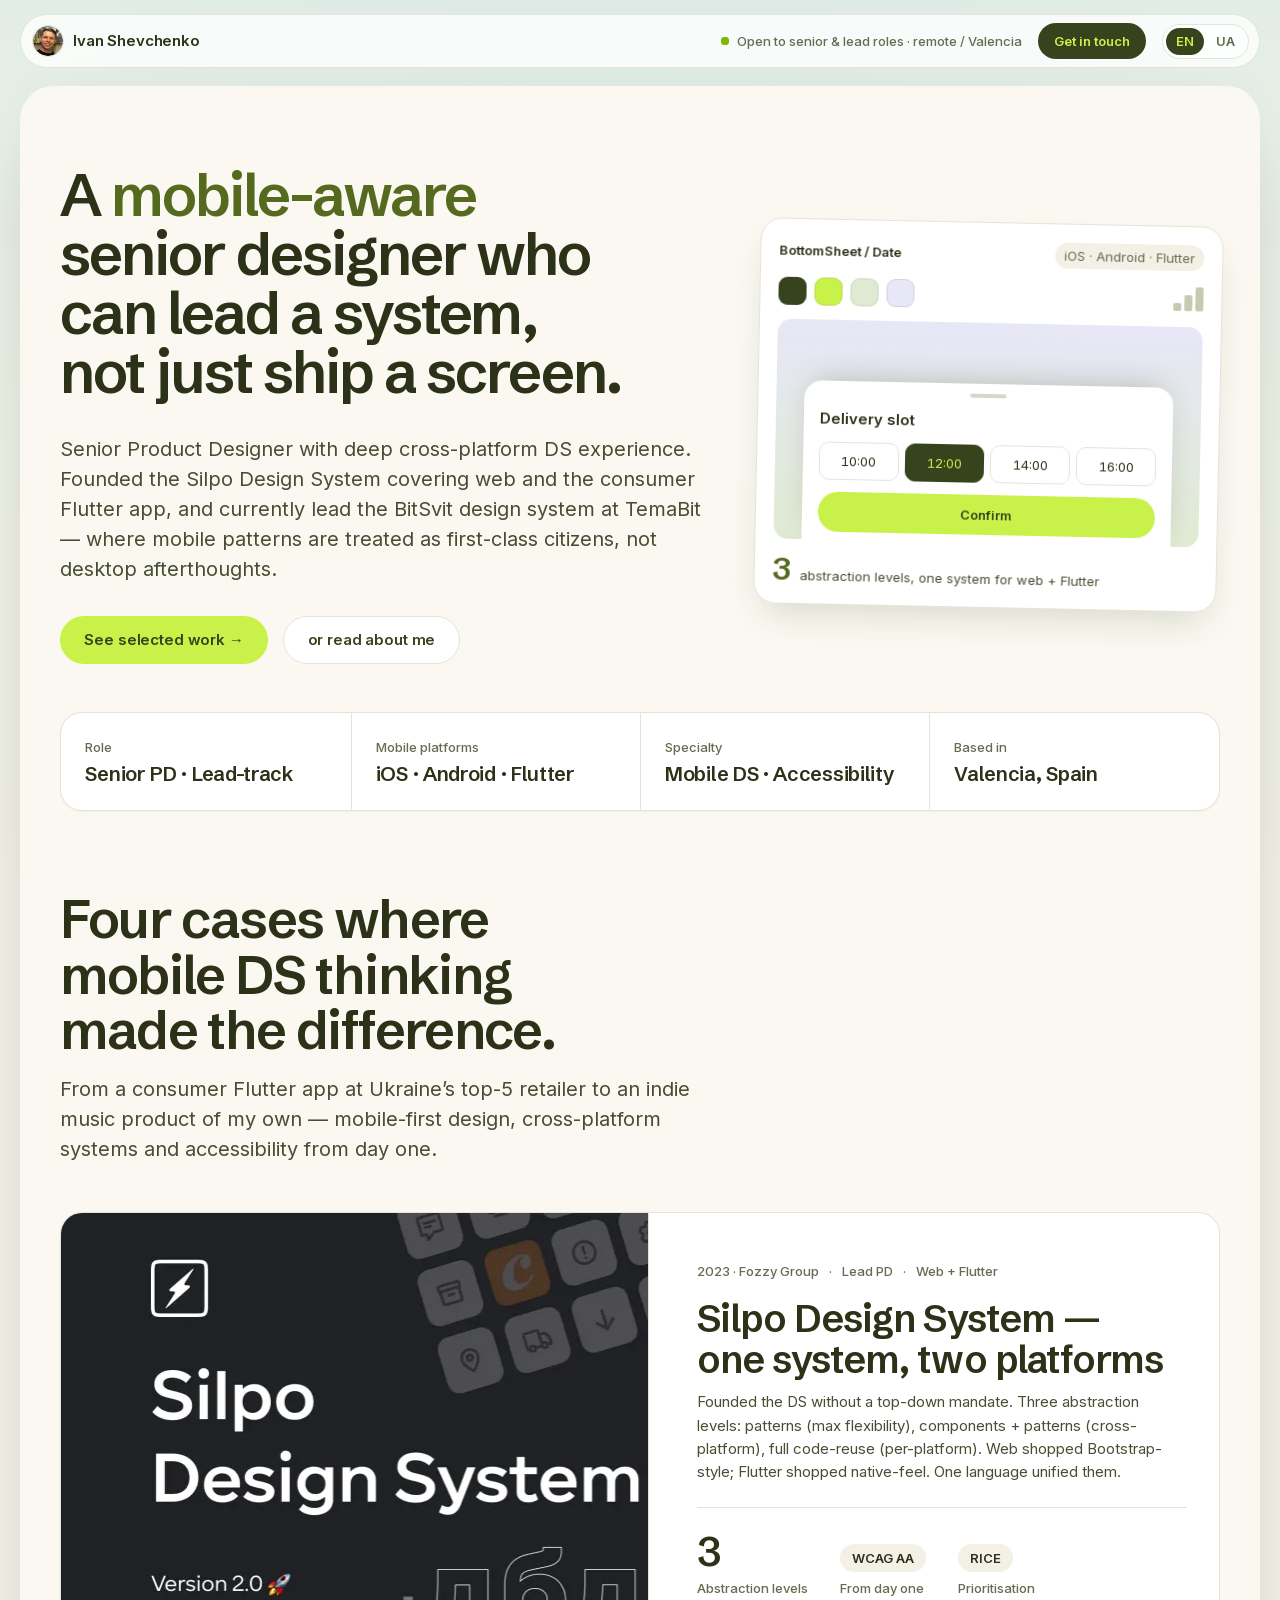
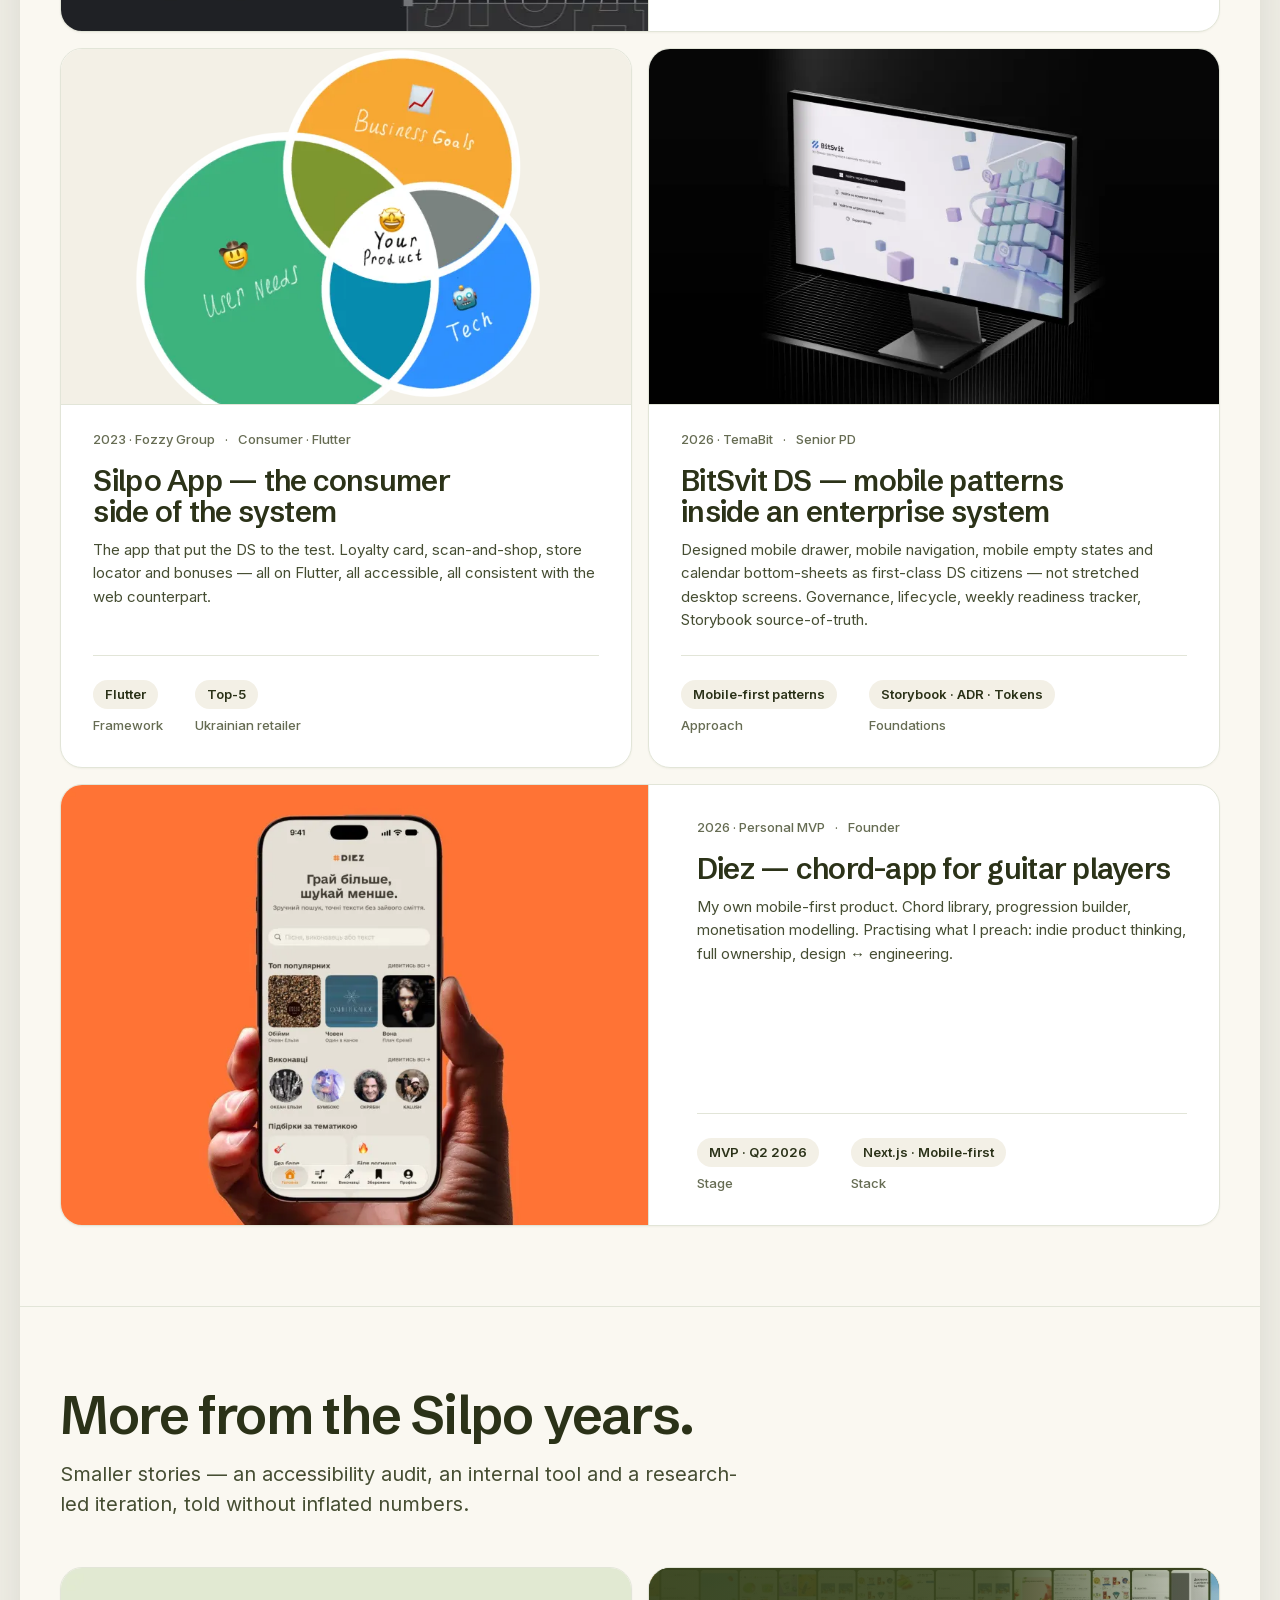
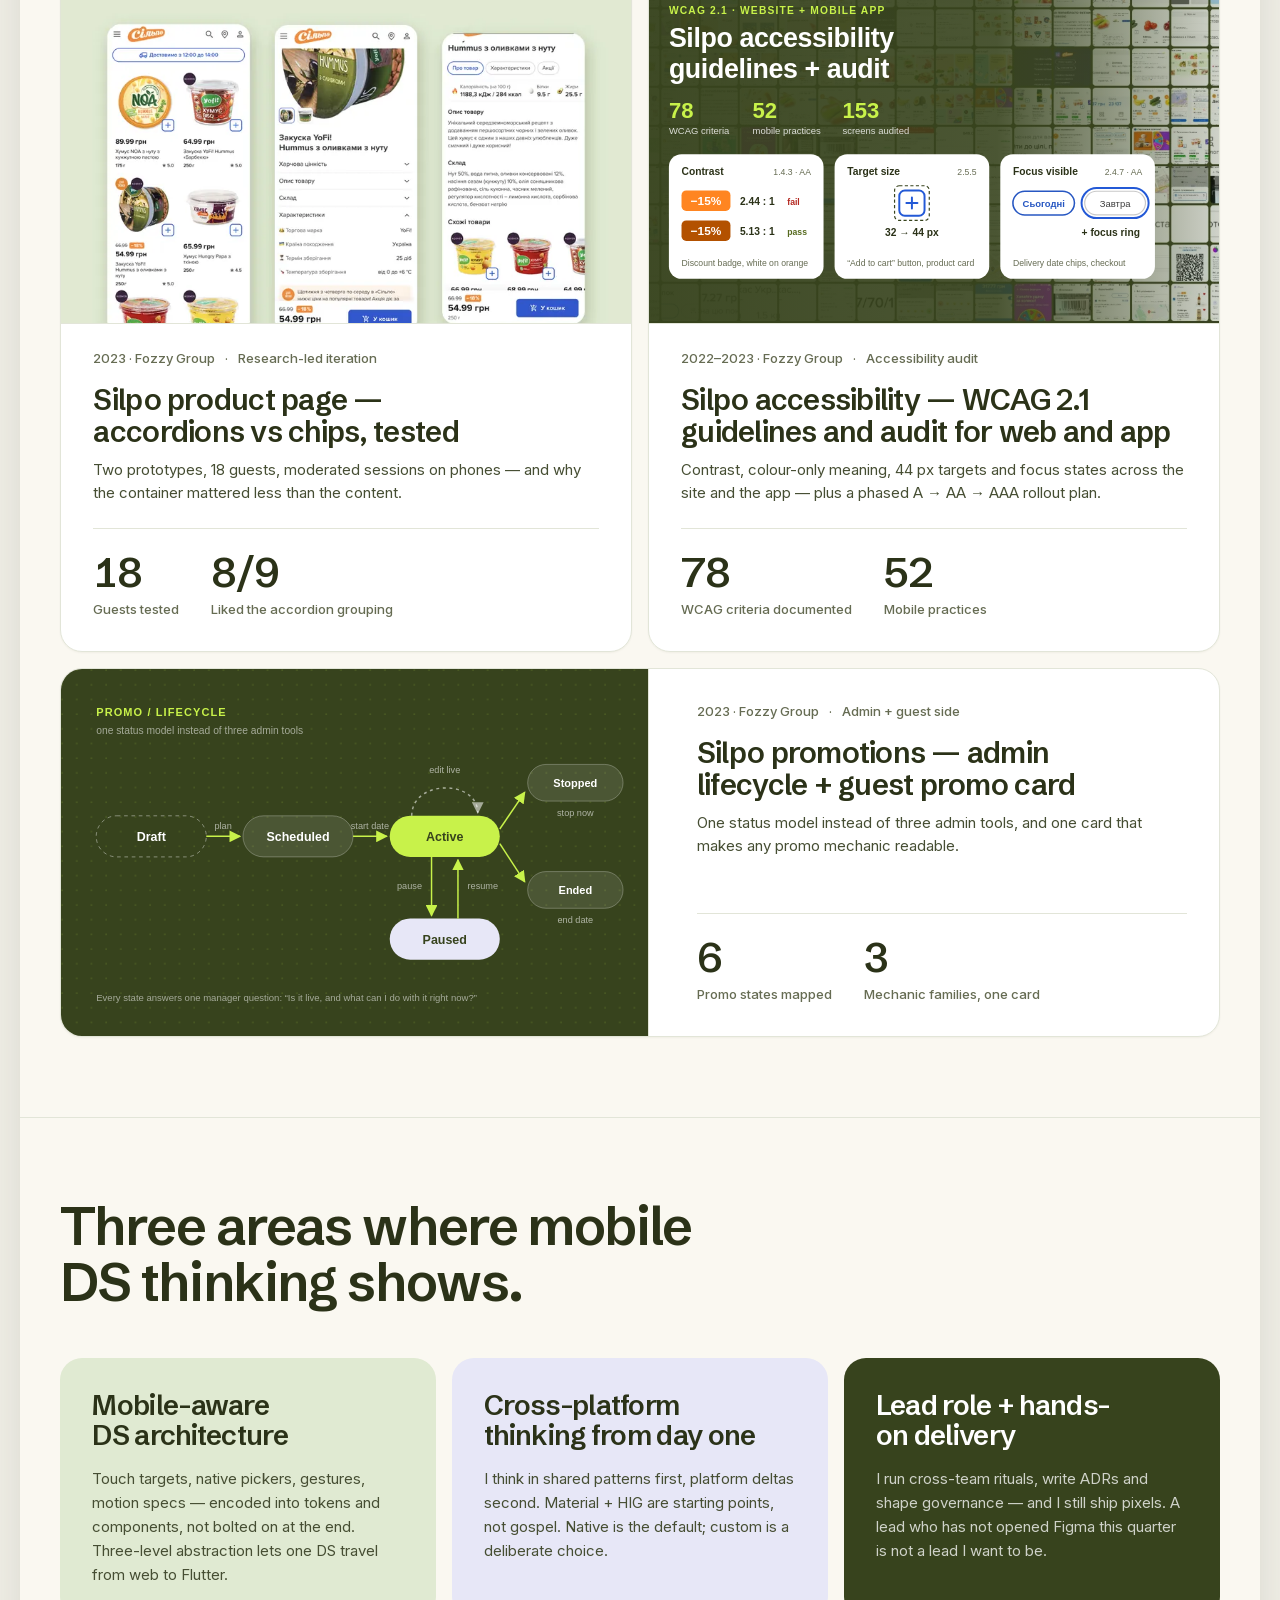
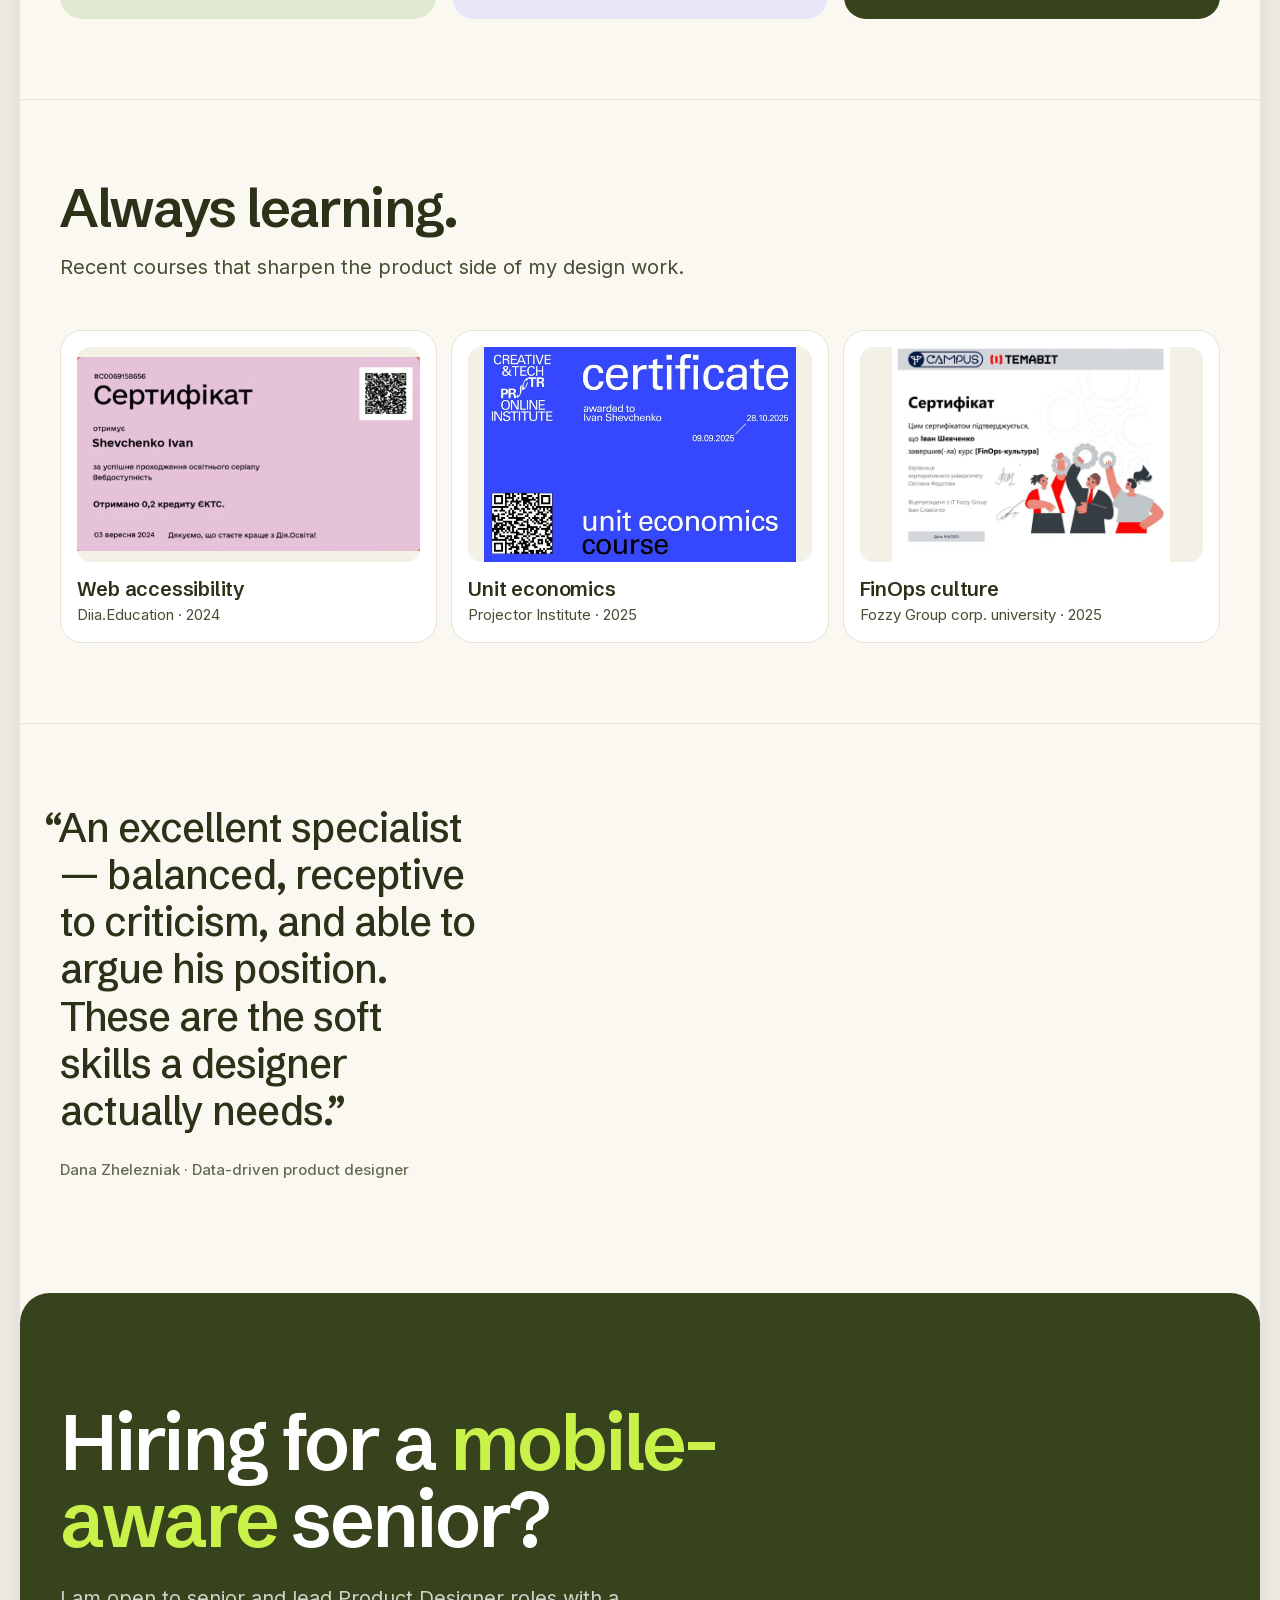
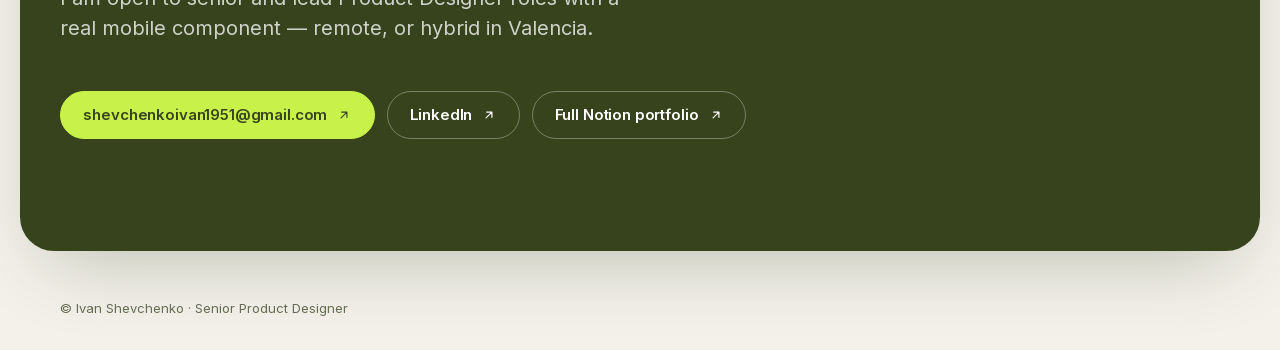
==== mobile/index.html @ 08168902 "Home: case order, hidden sections, badge size Co-Authored-By: Claude Opus 5.5 <noreply@anthropic.com" ====
<!doctype html>
<html lang="en">
<head>
  <meta charset="utf-8" />
  <link rel="canonical" href="https://shevchenko-ivan.github.io/hire/mobile/" />
  <meta name="viewport" content="width=device-width, initial-scale=1" />
  <title>Ivan Shevchenko — Senior Product Designer · Mobile &amp; Design Systems</title>
  <meta name="description" content="Senior Product Designer with mobile DS expertise. Cross-platform design systems for Web + Flutter at Ukraine's top-5 company." />
  <meta name="theme-color" content="#37431d" />
  <link rel="icon" href="../assets/favicon.svg" type="image/svg+xml" />
  <meta property="og:type" content="website" />
  <meta property="og:title" content="Ivan Shevchenko — Senior Product Designer · Mobile &amp; Design Systems" />
  <meta property="og:description" content="Senior Product Designer with mobile DS expertise. Cross-platform design systems for Web + Flutter at Ukraine&#x27;s top-5 company." />
  <meta property="og:image" content="https://shevchenko-ivan.github.io/hire/assets/og.png" />
  <meta name="twitter:card" content="summary_large_image" />
  <link rel="preload" href="../assets/fonts/schibsted-grotesk-latin.woff2" as="font" type="font/woff2" crossorigin>
  <link rel="preload" href="../assets/fonts/inter-latin.woff2" as="font" type="font/woff2" crossorigin>
  <link rel="stylesheet" href="../styles/main.css?v=7467a3c8" />
  <script>document.documentElement.classList.add('js')</script>
  <script type="application/ld+json">{"@context":"https://schema.org","@type":"Person","name":"Ivan Shevchenko","jobTitle":"Senior Product Designer","address":{"@type":"PostalAddress","addressLocality":"Valencia","addressCountry":"ES"},"url":"https://shevchenko-ivan.github.io/hire/","sameAs":["https://www.linkedin.com/in/ivan--shevchenko/"]}</script>
</head>
<body>
  <a class="skip-link" href="#main" data-i18n="a11y.skip">Skip to content</a>

  <header class="nav">
    <div class="wrap nav__inner">
      <a href="../" class="nav__brand" data-home>
        <span class="nav__brand-mark">IS</span>
        <span>Ivan Shevchenko</span>
      </a>
      <div class="nav__right">
        <div class="nav__meta">
          <span class="nav__status"><span class="nav__dot"></span><span data-i18n="status.openLead">Open to senior &amp; lead roles · remote / Valencia</span></span>
        </div>
        <a class="nav__cta" href="#contact" data-i18n="nav.cta">Get in touch</a>
        <button class="lang-switch" type="button">
          <span class="lang-switch__opt" data-lang="en">EN</span>
          <span class="lang-switch__opt" data-lang="ua">UA</span>
          <span class="sr-only lang-switch__hint"> — Українська версія</span>
        </button>
      </div>
    </div>
  </header>

  <main id="main" class="sheet">
    <section class="hero wrap">
      <div class="hero__copy">
      <h1 class="hero__title" data-i18n="hero.ft-mob.title">A <em>mobile-aware</em> senior designer who can lead a system, not just ship a screen.</h1>
      <p class="hero__lede" data-i18n="hero.ft-mob.lede">
        Senior Product Designer with deep cross-platform DS experience. Founded the Silpo Design System covering web and the consumer Flutter app,
        and currently lead the BitSvit design system at TemaBit — where mobile patterns are treated as first-class citizens, not desktop afterthoughts.
      </p>
      <a class="hero__cta" href="#work" data-i18n="hero.cta.work">See selected work →</a>
      <a class="hero__cta-secondary" href="#about" data-i18n="hero.cta.aboutSecondary">or read about me</a>
      </div>
      <figure class="spec spec--mobile" aria-hidden="true">
      <div class="spec__bar"><span class="spec__name">BottomSheet / Date</span><span class="spec__tag">iOS · Android · Flutter</span></div>
      <div class="spec__tokens">
        <span class="spec__swatch spec__swatch--ink" data-token="ink · #37431D"></span>
        <span class="spec__swatch spec__swatch--lime" data-token="accent · #C8F24A"></span>
        <span class="spec__swatch spec__swatch--sage" data-token="sage · #E0EAD2"></span>
        <span class="spec__swatch spec__swatch--lav" data-token="lavender · #E7E7F7"></span>
        <span class="spec__spacing"><i></i><i></i><i></i></span>
      </div>
      <div class="spec__phone">
        <div class="spec__sheet">
          <span class="spec__handle"></span>
          <span class="spec__title">Delivery slot</span>
          <div class="spec__slots"><span>10:00</span><span class="is-on">12:00</span><span>14:00</span><span>16:00</span></div>
          <span class="spec__btn">Confirm</span>
        </div>
      </div>
      <figcaption class="spec__metric"><strong>3</strong><span data-i18n="spec.m.levels">abstraction levels, one system for web + Flutter</span></figcaption>
    </figure>
    </section>

    <section class="wrap">
      <div class="facts">
        <div class="fact"><div class="fact__label" data-i18n="fact.role">Role</div><div class="fact__value">Senior PD · Lead-track</div></div>
        <div class="fact"><div class="fact__label" data-i18n="fact.mobilePlatforms">Mobile platforms</div><div class="fact__value">iOS · Android · Flutter</div></div>
        <div class="fact"><div class="fact__label" data-i18n="fact.specialty">Specialty</div><div class="fact__value" data-i18n="fact.val.mobileDS">Mobile DS · Accessibility</div></div>
        <div class="fact"><div class="fact__label" data-i18n="fact.basedIn">Based in</div><div class="fact__value" data-i18n="fact.val.spain">Valencia, Spain</div></div>
      </div>
    </section>

    <section id="work" class="section">
      <div class="wrap">
        <div class="section__head">
          <h2 class="section__title" data-i18n="sec.ft-mob.workTitle">Four cases where mobile DS thinking made the difference.</h2>
          <p class="section__desc" data-i18n="sec.ft-mob.workDesc">
            From a consumer Flutter app at Ukraine’s top-5 retailer to an indie music product of my own —
            mobile-first design, cross-platform systems and accessibility from day one.
          </p>
        </div>

        <div class="cases cases--featured">
          <a class="case" href="../cases/silpo-design-system/">
            <div class="case__thumb case__thumb--art"><img src="../assets/cases/silpo-design-system/cover.webp" srcset="../assets/cases/silpo-design-system/cover-800.webp 800w, ../assets/cases/silpo-design-system/cover.webp 1600w" sizes="(min-width: 1000px) 640px, 100vw" width="1600" height="835" alt="" loading="lazy" decoding="async" style="object-position: left center"></div>
            <div class="case__meta"><span>2023 · Fozzy Group</span><span>Lead PD</span><span>Web + Flutter</span></div>
            <h3 class="case__title" data-i18n="t.9ac63227">Silpo Design System — one system, two platforms</h3>
            <p class="case__sub" data-i18n="t.575ee4a7">
              Founded the DS without a top-down mandate. Three abstraction levels: patterns (max flexibility),
              components + patterns (cross-platform), full code-reuse (per-platform). Web shopped Bootstrap-style;
              Flutter shopped native-feel. One language unified them.
            </p>
            <div class="case__metrics">
              <div><span class="metric__value">3</span><span class="metric__label" data-i18n="t.09fceba8">Abstraction levels</span></div>
              <div><span class="metric__value metric__value--text">WCAG AA</span><span class="metric__label" data-i18n="t.08bc3591">From day one</span></div>
              <div><span class="metric__value metric__value--text">RICE</span><span class="metric__label" data-i18n="t.3eb38c39">Prioritisation</span></div>
            </div>
          </a>

          <a class="case" href="../cases/silpo-app/">
            <div class="case__thumb"><img src="../assets/cases/silpo-app/cover.webp" srcset="../assets/cases/silpo-app/cover-800.webp 800w, ../assets/cases/silpo-app/cover.webp 1600w" sizes="(min-width: 1000px) 640px, 100vw" width="1600" height="1112" alt="" loading="lazy" decoding="async"></div>
            <div class="case__meta"><span>2023 · Fozzy Group</span><span>Consumer · Flutter</span></div>
            <h3 class="case__title" data-i18n="t.c0124c48">Silpo App — the consumer side of the system</h3>
            <p class="case__sub" data-i18n="t.0da8500f">
              The app that put the DS to the test. Loyalty card, scan-and-shop, store locator and bonuses —
              all on Flutter, all accessible, all consistent with the web counterpart.
            </p>
            <div class="case__metrics">
              <div><span class="metric__value metric__value--text">Flutter</span><span class="metric__label" data-i18n="t.07782c22">Framework</span></div>
              <div><span class="metric__value metric__value--text" data-i18n="t.794efed3">Top-5</span><span class="metric__label" data-i18n="t.396acece">Ukrainian retailer</span></div>
            </div>
          </a>

          <a class="case" href="../cases/bos-design-system/">
            <div class="case__thumb case__thumb--art"><img src="../assets/cases/bos-design-system/cover.webp" srcset="../assets/cases/bos-design-system/cover-800.webp 800w, ../assets/cases/bos-design-system/cover.webp 1600w" sizes="(min-width: 1000px) 640px, 100vw" width="1600" height="1000" alt="" loading="lazy" decoding="async"></div>
            <div class="case__meta"><span>2026 · TemaBit</span><span>Senior PD</span></div>
            <h3 class="case__title" data-i18n="t.74c847d0">BitSvit DS — mobile patterns inside an enterprise system</h3>
            <p class="case__sub" data-i18n="t.6cb1f8e6">
              Designed mobile drawer, mobile navigation, mobile empty states and calendar bottom-sheets as first-class DS citizens —
              not stretched desktop screens. Governance, lifecycle, weekly readiness tracker, Storybook source-of-truth.
            </p>
            <div class="case__metrics">
              <div><span class="metric__value metric__value--text" data-i18n="t.918275a7">Mobile-first patterns</span><span class="metric__label" data-i18n="t.40a68b5d">Approach</span></div>
              <div><span class="metric__value metric__value--text" data-i18n="t.7a59ed11">Storybook · ADR · Tokens</span><span class="metric__label" data-i18n="t.1145080a">Foundations</span></div>
            </div>
          </a>

          <a class="case" href="../cases/diez/">
            <div class="case__thumb case__thumb--art"><img src="../assets/cases/diez/cover.webp" srcset="../assets/cases/diez/cover-800.webp 800w, ../assets/cases/diez/cover.webp 1600w" sizes="(min-width: 1000px) 640px, 100vw" width="1600" height="1200" alt="" loading="lazy" decoding="async" style="object-position: center top"></div>
            <div class="case__meta"><span data-i18n="t.cd29d9fe">2026 · Personal MVP</span><span data-i18n="t.ad5b1a22">Founder</span></div>
            <h3 class="case__title" data-i18n="t.53f28d13">Diez — chord-app for guitar players</h3>
            <p class="case__sub" data-i18n="t.4436277d">
              My own mobile-first product. Chord library, progression builder, monetisation modelling.
              Practising what I preach: indie product thinking, full ownership, design ↔ engineering.
            </p>
            <div class="case__metrics">
              <div><span class="metric__value metric__value--text">MVP · Q2 2026</span><span class="metric__label" data-i18n="t.64c6da24">Stage</span></div>
              <div><span class="metric__value metric__value--text">Next.js · Mobile-first</span><span class="metric__label" data-i18n="t.2187e102">Stack</span></div>
            </div>
          </a>
        </div>
      </div>
    </section>

    <section class="section">
      <div class="wrap">
        <div class="section__head">
          <h2 class="section__title" data-i18n="sec.more.title">More from the Silpo years.</h2>
          <p class="section__desc" data-i18n="sec.more.desc">Smaller stories — an accessibility audit, an internal tool and a research-led iteration, told without inflated numbers.</p>
        </div>
        <div class="cases">
          <a class="case" href="../cases/silpo-product-page/">
            <div class="case__thumb"><img src="../assets/cases/silpo-product-page/cover.webp" srcset="../assets/cases/silpo-product-page/cover-800.webp 800w, ../assets/cases/silpo-product-page/cover.webp 1600w" sizes="(min-width: 1000px) 640px, 100vw" width="1600" height="1186" alt="" loading="lazy" decoding="async"></div>
            <div class="case__meta"><span>2023 · Fozzy Group</span><span data-i18n="case.pp.meta.kind">Research-led iteration</span></div>
            <h3 class="case__title" data-i18n="case.pp.cardTitle">Silpo product page — accordions vs chips, tested</h3>
            <p class="case__sub" data-i18n="case.pp.cardSub">Two prototypes, 18 guests, moderated sessions on phones — and why the container mattered less than the content.</p>
            <div class="case__metrics">
              <div><span class="metric__value">18</span><span class="metric__label" data-i18n="case.pp.find.m1">Guests tested</span></div>
              <div><span class="metric__value">8/9</span><span class="metric__label" data-i18n="case.pp.find.m2">Liked the accordion grouping</span></div>
            </div>
          </a>
          <a class="case" href="../cases/silpo-accessibility/">
            <div class="case__thumb case__thumb--art"><img src="../assets/cases/silpo-accessibility/cover.svg" alt="" width="800" height="500" loading="lazy" decoding="async"></div>
            <div class="case__meta"><span>2022–2023 · Fozzy Group</span><span data-i18n="case.a11y.kicker">Accessibility audit</span></div>
            <h3 class="case__title" data-i18n="case.a11y.cardTitle">Silpo accessibility — WCAG 2.1 guidelines and audit for web and app</h3>
            <p class="case__sub" data-i18n="case.a11y.cardSub">Contrast, colour-only meaning, 44 px targets and focus states across the site and the app — plus a phased A → AA → AAA rollout plan.</p>
            <div class="case__metrics">
              <div><span class="metric__value">78</span><span class="metric__label" data-i18n="case.a11y.m1">WCAG criteria documented</span></div>
              <div><span class="metric__value">52</span><span class="metric__label" data-i18n="case.a11y.m2">Mobile practices</span></div>
            </div>
          </a>
          <a class="case" href="../cases/silpo-promo/">
            <div class="case__thumb case__thumb--art"><img src="../assets/cases/silpo-promo/lifecycle.svg" alt="" width="800" height="500" loading="lazy" decoding="async"></div>
            <div class="case__meta"><span>2023 · Fozzy Group</span><span data-i18n="case.promo.kicker">Admin + guest side</span></div>
            <h3 class="case__title" data-i18n="case.promo.cardTitle">Silpo promotions — admin lifecycle + guest promo card</h3>
            <p class="case__sub" data-i18n="case.promo.cardSub">One status model instead of three admin tools, and one card that makes any promo mechanic readable.</p>
            <div class="case__metrics">
              <div><span class="metric__value">6</span><span class="metric__label" data-i18n="case.promo.m1">Promo states mapped</span></div>
              <div><span class="metric__value">3</span><span class="metric__label" data-i18n="case.promo.m2">Mechanic families, one card</span></div>
            </div>
          </a>
        </div>
      </div>
    </section>

    <section id="about" class="section">
      <div class="wrap">
        <div class="section__head">
          <h2 class="section__title" data-i18n="sec.ft-mob.aboutTitle">Three areas where mobile DS thinking shows.</h2>
        </div>
        <div class="pillars">
          <div class="pillar">
            <h3 class="pillar__title" data-i18n="pillar.mobileAware.title">Mobile-aware DS architecture</h3>
            <p class="pillar__body" data-i18n="pillar.body.mobileAware">Touch targets, native pickers, gestures, motion specs — encoded into tokens and components, not bolted on at the end. Three-level abstraction lets one DS travel from web to Flutter.</p>
          </div>
          <div class="pillar">
            <h3 class="pillar__title" data-i18n="pillar.crossPlatformThinking.title">Cross-platform thinking from day one</h3>
            <p class="pillar__body" data-i18n="pillar.body.crossPlatformThinking">I think in shared patterns first, platform deltas second. Material + HIG are starting points, not gospel. Native is the default; custom is a deliberate choice.</p>
          </div>
          <div class="pillar">
            <h3 class="pillar__title" data-i18n="pillar.leadHandsOn.title">Lead role + hands-on delivery</h3>
            <p class="pillar__body" data-i18n="pillar.body.leadHandsOn">I run cross-team rituals, write ADRs and shape governance — and I still ship pixels. A lead who has not opened Figma this quarter is not a lead I want to be.</p>
          </div>
        </div>
      </div>
    </section>

    <section class="section">
      <div class="wrap">
        <div class="section__head">
          <h2 class="section__title" data-i18n="certs.title">Always learning.</h2>
          <p class="section__desc" data-i18n="certs.desc">Recent courses that sharpen the product side of my design work.</p>
        </div>
        <div class="certs">
          <a class="cert-card" href="../assets/certs/web-accessibility.webp" target="_blank" rel="noopener">
            <div class="cert-card__thumb"><img src="../assets/certs/web-accessibility.webp" width="516" height="292" alt="Certificate: Web accessibility, Diia.Education, 2024" loading="lazy" decoding="async"></div>
            <h3 class="cert-card__title" data-i18n="certs.a11y.title">Web accessibility</h3>
            <p class="cert-card__meta" data-i18n="certs.a11y.meta">Diia.Education · 2024</p>
          </a>
          <a class="cert-card" href="../assets/certs/unit-economics.webp" target="_blank" rel="noopener">
            <div class="cert-card__thumb"><img src="../assets/certs/unit-economics-600.webp" width="600" height="412" alt="Certificate: Unit economics course, Projector Creative &amp; Tech Institute, 2025" loading="lazy" decoding="async"></div>
            <h3 class="cert-card__title" data-i18n="certs.ue.title">Unit economics</h3>
            <p class="cert-card__meta" data-i18n="certs.ue.meta">Projector Institute · 2025</p>
          </a>
          <a class="cert-card" href="../assets/certs/finops.webp" target="_blank" rel="noopener">
            <div class="cert-card__thumb"><img src="../assets/certs/finops-600.webp" width="600" height="464" alt="Certificate: FinOps culture course, Fozzy Group corporate university, 2025" loading="lazy" decoding="async"></div>
            <h3 class="cert-card__title" data-i18n="certs.finops.title">FinOps culture</h3>
            <p class="cert-card__meta" data-i18n="certs.finops.meta">Fozzy Group corp. university · 2025</p>
          </a>
        </div>
      </div>
    </section>

    <section class="section">
      <div class="wrap">
        <h2 class="sr-only" data-i18n="section.testimonial">Testimonial</h2>
        <blockquote class="quote">
          <p class="quote__text" data-i18n="quote.dana">“An excellent specialist — balanced, receptive to criticism, and able to argue his position. These are the soft skills a designer actually needs.”</p>
          <p class="quote__cite" data-i18n="quote.dana.cite">Dana Zhelezniak · Data-driven product designer</p>
        </blockquote>
      </div>
    </section>

    <section id="contact" class="contact">
      <div class="wrap">
        <h2 class="contact__title" data-i18n="contact.ft-mob.title">Hiring for a <em>mobile-aware</em> senior?</h2>
        <p class="contact__lede" data-i18n="contact.ft-mob.lede">I am open to senior and lead Product Designer roles with a real mobile component — remote, or hybrid in Valencia.</p>
        <div class="contact__row">
          <a class="contact__link" href="mailto:shevchenkoivan1951@gmail.com">shevchenkoivan1951@gmail.com</a>
          <a class="contact__link" href="https://www.linkedin.com/in/ivan--shevchenko/" target="_blank" rel="noopener" data-i18n="contact.linkLinkedIn">LinkedIn</a>
          <a class="contact__link" href="https://www.notion.so/9a0230a9757d4f9780c4ef6956671ad1" target="_blank" rel="noopener" data-i18n="contact.linkNotion">Full Notion portfolio</a>
        </div>
      </div>
    </section>
  </main>

  <footer class="wrap foot">
    <span data-i18n="foot.copy">© Ivan Shevchenko · Senior Product Designer</span>
  </footer>

  <script src="../scripts/anim.js?v=e52e3bde" defer></script>
  <script src="../scripts/i18n.js?v=de596786" defer></script>
</body>
</html>
---- styles/main.css ----
/* ============================================
   Ivan Shevchenko — Portfolio
   Rounded bento · olive + lime · floating sheet.
   One stylesheet for the landing, four variations and seven case pages.
   ============================================ */

/* -- Fonts: self-hosted (no third-party request, GDPR-safe). Variable woff2, one file per subset. -- */
@font-face { font-family: 'Inter'; font-style: normal; font-weight: 400 600; font-display: swap;
  src: url(../assets/fonts/inter-latin.woff2) format('woff2'); unicode-range: U+0000-00FF, U+0131, U+0152-0153, U+02BB-02BC, U+02C6, U+02DA, U+02DC, U+0304, U+0308, U+0329, U+2000-206F, U+20AC, U+2122, U+2191, U+2193, U+2212, U+2215, U+FEFF, U+FFFD; }
@font-face { font-family: 'Inter'; font-style: normal; font-weight: 400 600; font-display: swap;
  src: url(../assets/fonts/inter-latin-ext.woff2) format('woff2'); unicode-range: U+0100-02BA, U+02BD-02C5, U+02C7-02CC, U+02CE-02D7, U+02DD-02FF, U+0304, U+0308, U+0329, U+1D00-1DBF, U+1E00-1E9F, U+1EF2-1EFF, U+2020, U+20A0-20AB, U+20AD-20C0, U+2113, U+2C60-2C7F, U+A720-A7FF; }
@font-face { font-family: 'Inter'; font-style: normal; font-weight: 400 600; font-display: swap;
  src: url(../assets/fonts/inter-cyrillic.woff2) format('woff2'); unicode-range: U+0301, U+0400-045F, U+0490-0491, U+04B0-04B1, U+2116; }
@font-face { font-family: 'Inter'; font-style: normal; font-weight: 400 600; font-display: swap;
  src: url(../assets/fonts/inter-cyrillic-ext.woff2) format('woff2'); unicode-range: U+0460-052F, U+1C80-1C8A, U+20B4, U+2DE0-2DFF, U+A640-A69F, U+FE2E-FE2F; }
@font-face { font-family: 'Schibsted Grotesk'; font-style: normal; font-weight: 500 700; font-display: swap;
  src: url(../assets/fonts/schibsted-grotesk-latin.woff2) format('woff2'); unicode-range: U+0000-00FF, U+0131, U+0152-0153, U+02BB-02BC, U+02C6, U+02DA, U+02DC, U+0304, U+0308, U+0329, U+2000-206F, U+20AC, U+2122, U+2191, U+2193, U+2212, U+2215, U+FEFF, U+FFFD; }
@font-face { font-family: 'Schibsted Grotesk'; font-style: normal; font-weight: 500 700; font-display: swap;
  src: url(../assets/fonts/schibsted-grotesk-latin-ext.woff2) format('woff2'); unicode-range: U+0100-02BA, U+02BD-02C5, U+02C7-02CC, U+02CE-02D7, U+02DD-02FF, U+0304, U+0308, U+0329, U+1D00-1DBF, U+1E00-1E9F, U+1EF2-1EFF, U+2020, U+20A0-20AB, U+20AD-20C0, U+2113, U+2C60-2C7F, U+A720-A7FF; }

/* -- Tokens ------------------------------------ */
:root {
  /* palette */
  --backdrop-1: #d6e6e5;
  --backdrop-2: #e6efe6;
  --backdrop-3: #f3f1ea;
  --sheet: #faf8f1;
  --card: #ffffff;
  --surface: #f3f0e6;
  --sage: #e0ead2;
  --lavender: #e7e7f7;
  --ink: #37431d;           /* brand dark olive: panels, marks */
  --text: #2b3218;
  --text-soft: #464e33;
  --text-muted: #666c53;
  --border: #e2e5d8;
  --accent: #c8f24a;        /* lime: fills only, never text on light */
  --accent-hover: #d6f56e;
  --accent-ink: #566a1f;    /* lime's readable partner on light surfaces */
  --on-ink: #ffffff;
  --on-ink-soft: rgba(255, 255, 255, 0.76);
  --on-ink-line: rgba(255, 255, 255, 0.16);

  /* type */
  --font-display: 'Schibsted Grotesk', 'Inter', -apple-system, BlinkMacSystemFont, sans-serif;
  --font-sans: 'Inter', -apple-system, BlinkMacSystemFont, 'Helvetica Neue', Arial, sans-serif;

  --fs-xs: 0.8125rem;
  --fs-sm: 0.9375rem;
  --fs-base: 1.0625rem;
  --fs-md: 1.25rem;
  --fs-lg: 1.75rem;

  /* space */
  --space-1: 0.5rem;
  --space-2: 1rem;
  --space-3: 1.5rem;
  --space-4: 2rem;
  --space-5: 3rem;
  --space-6: 5rem;
  --space-7: 7rem;

  /* shape + depth */
  --radius-sm: 14px;
  --radius: 22px;
  --radius-lg: 34px;
  --radius-pill: 999px;
  --shadow-card: 0 1px 2px rgba(55, 67, 29, 0.05);
  --shadow-lift: 0 18px 36px -12px rgba(55, 67, 29, 0.18);
  --shadow-sheet: 0 30px 80px -28px rgba(45, 55, 20, 0.30);

  /* layout */
  --max-width: 1240px;
  --gutter: clamp(20px, 4vw, 40px);
  --nav-h: 76px;

  /* motion */
  --ease: cubic-bezier(0.25, 1, 0.5, 1);
  --ease-out-expo: cubic-bezier(0.16, 1, 0.3, 1);

  /* north-east arrow, drawn once, used as a mask so it takes currentColor */
  --icon-arrow: url("data:image/svg+xml,%3Csvg xmlns='http://www.w3.org/2000/svg' viewBox='0 0 24 24' fill='none' stroke='black' stroke-width='2' stroke-linecap='round' stroke-linejoin='round'%3E%3Cpath d='M7 17 17 7M8 7h9v9'/%3E%3C/svg%3E");
}

/* -- Base -------------------------------------- */
*, *::before, *::after { box-sizing: border-box; }

html {
  -webkit-text-size-adjust: 100%;
  scroll-behavior: smooth;
  scroll-padding-top: calc(var(--nav-h) + 16px);
  scrollbar-color: #b9c0a6 transparent;
  background: var(--backdrop-3);
}

body {
  position: relative;
  margin: 0;
  min-height: 100vh;
  color: var(--text);
  font-family: var(--font-sans);
  font-size: var(--fs-base);
  line-height: 1.55;
  -webkit-font-smoothing: antialiased;
  -moz-osx-font-smoothing: grayscale;
  caret-color: var(--accent-ink);
}

/* Backdrop lives on its own fixed layer. `background-attachment: fixed` on
   <body> left whole screens unpainted while scrolling, so never go back to it. */
body::before {
  content: "";
  position: fixed;
  inset: 0;
  z-index: -1;
  pointer-events: none;
  background:
    radial-gradient(130% 90% at 50% -20%, var(--backdrop-1) 0%, rgba(214, 230, 229, 0) 55%),
    linear-gradient(180deg, var(--backdrop-2) 0%, #edf1e8 45%, var(--backdrop-3) 100%);
}

h1, h2, h3, h4 {
  margin: 0;
  font-family: var(--font-display);
  font-weight: 600;
  letter-spacing: -0.025em;
  line-height: 1.05;
  text-wrap: balance;
}
p { margin: 0; text-wrap: pretty; }

img, svg { display: block; max-width: 100%; height: auto; }

a { color: inherit; text-decoration: none; transition: color 0.2s var(--ease); }
a:hover { color: var(--accent-ink); }

::selection { background: var(--accent); color: var(--ink); }

:focus-visible {
  outline: 2px solid var(--accent-ink);
  outline-offset: 3px;
  border-radius: 8px;
}

.sr-only {
  position: absolute; width: 1px; height: 1px; padding: 0; margin: -1px;
  overflow: hidden; clip: rect(0, 0, 0, 0); white-space: nowrap; border: 0;
}

.skip-link {
  position: fixed;
  top: 12px;
  left: 12px;
  z-index: 100;
  padding: 10px 18px;
  border-radius: var(--radius-pill);
  background: var(--ink);
  color: var(--accent);
  font-weight: 600;
  font-size: var(--fs-sm);
  transform: translateY(-160%);
  transition: transform 0.2s var(--ease);
}
.skip-link:focus { transform: none; color: var(--accent); }

/* shared arrow glyph (cards, contact links) */
.arrow,
a.case::after,
.related__card::after,
.landing__card::after,
.contact__link::after {
  content: "";
  display: inline-block;
  width: 1em;
  height: 1em;
  background: currentColor;
  -webkit-mask: var(--icon-arrow) center / contain no-repeat;
          mask: var(--icon-arrow) center / contain no-repeat;
  transition: transform 0.22s var(--ease);
}

/* -- Layout ------------------------------------ */
.wrap {
  width: 100%;
  max-width: var(--max-width);
  margin: 0 auto;
  padding: 0 var(--gutter);
}

/* the floating cream sheet every page sits on */
.sheet {
  display: block;
  background: var(--sheet);
  border-radius: var(--radius-lg);
  margin: 8px clamp(8px, 1.6vw, 22px) clamp(16px, 2.4vw, 34px);
  box-shadow: var(--shadow-sheet);
  overflow: clip;
}

.section { padding: var(--space-6) 0; }
.section + .section { border-top: 1px solid var(--border); }

/* -- Nav --------------------------------------- */
.nav {
  position: sticky;
  top: 0;
  z-index: 50;
  padding: 14px 0 10px;
}

.nav__inner {
  display: flex;
  align-items: center;
  justify-content: space-between;
  gap: var(--space-2);
  padding: 8px 10px 8px 12px;
  border: 1px solid var(--border);
  border-radius: var(--radius-pill);
  background: rgba(255, 255, 255, 0.78);
  -webkit-backdrop-filter: saturate(1.4) blur(14px);
          backdrop-filter: saturate(1.4) blur(14px);
}

.nav__brand {
  display: flex;
  align-items: center;
  gap: 10px;
  font-weight: 600;
  font-size: var(--fs-sm);
  letter-spacing: -0.01em;
  white-space: nowrap;
}

.nav__brand-mark {
  width: 30px;
  height: 30px;
  display: grid;
  place-items: center;
  border-radius: 9px;
  background: var(--ink);
  color: var(--accent);
  font-family: var(--font-display);
  font-size: 11px;
  font-weight: 700;
  letter-spacing: 0.02em;
}

.nav__right { display: flex; align-items: center; gap: var(--space-2); }

.nav__meta {
  color: var(--text-muted);
  font-size: var(--fs-xs);
  font-weight: 500;
}

.nav__status { display: inline-flex; align-items: center; gap: 8px; }

.nav__dot {
  position: relative;
  flex: none;
  width: 8px;
  height: 8px;
  border-radius: 50%;
  background: #7fb800;
}

.nav__back { color: var(--text-soft); padding: 8px 4px; white-space: nowrap; }
.nav__back:hover { color: var(--accent-ink); }

@media (max-width: 760px) {
  .nav__status { display: none; }
}
/* phones: the mark already links home, so the name and "← Portfolio" yield to the CTA */
@media (max-width: 480px) {
  .nav__inner:has(.nav__cta) .nav__brand > span:last-child,
  .nav__back { display: none; }
}

.nav__cta {
  display: inline-flex;
  align-items: center;
  min-height: 36px;
  padding: 0 16px;
  border-radius: var(--radius-pill);
  background: var(--ink);
  color: var(--accent);
  font-size: var(--fs-xs);
  font-weight: 600;
  white-space: nowrap;
  transition: background-color 0.2s var(--ease), transform 0.2s var(--ease);
}
.nav__cta:hover { color: var(--accent); background: #2b3516; transform: translateY(-1px); }

/* -- Language switch --------------------------- */
.lang-switch {
  display: inline-flex;
  align-items: center;
  padding: 3px;
  gap: 2px;
  border: 1px solid var(--border);
  border-radius: var(--radius-pill);
  background: rgba(255, 255, 255, 0.7);
  color: var(--text-muted);
  font: 600 var(--fs-xs)/1 var(--font-sans);
  cursor: pointer;
}
.lang-switch__opt {
  padding: 7px 10px;
  border-radius: var(--radius-pill);
  transition: background-color 0.2s var(--ease), color 0.2s var(--ease);
}
.lang-switch:hover .lang-switch__opt:not(.lang-switch__opt--active) { color: var(--text); }
.lang-switch__opt--active { background: var(--ink); color: var(--accent); }

/* -- Hero -------------------------------------- */
.hero { padding-top: var(--space-6); padding-bottom: var(--space-5); }

.hero__title {
  font-size: clamp(2.6rem, 6.4vw, 5.75rem);
  line-height: 1;
  letter-spacing: -0.035em;
  max-width: 15ch;
  margin-bottom: var(--space-4);
}
.hero__title em { font-style: normal; color: var(--accent-ink); }

.hero__lede {
  font-size: var(--fs-md);
  line-height: 1.5;
  color: var(--text-soft);
  max-width: 58ch;
  margin-bottom: var(--space-4);
}

.hero__cta,
.hero__cta-secondary {
  display: inline-flex;
  align-items: center;
  min-height: 48px;
  padding: 0 24px;
  border-radius: var(--radius-pill);
  font-weight: 600;
  font-size: var(--fs-sm);
  letter-spacing: -0.01em;
  transition: transform 0.22s var(--ease), box-shadow 0.22s var(--ease), background-color 0.2s var(--ease);
}
.hero__cta { background: var(--accent); color: var(--ink); }
.hero__cta:hover { background: var(--accent-hover); color: var(--ink); transform: translateY(-2px); box-shadow: var(--shadow-lift); }
.hero__cta:active { transform: none; box-shadow: none; }

.hero__cta-secondary {
  margin-left: 10px;
  background: var(--card);
  color: var(--ink);
  border: 1px solid var(--border);
}
.hero__cta-secondary:hover { background: var(--surface); color: var(--ink); }

/* hero goes two-column on wide screens: pitch left, a live spec card right */
@media (min-width: 1000px) {
  .hero {
    display: grid;
    grid-template-columns: minmax(0, 7fr) minmax(0, 5fr);
    column-gap: var(--space-5);
    align-items: center;
  }
  .hero .hero__title { font-size: clamp(2.75rem, 4.6vw, 4.5rem); max-width: 16ch; }
}

/* -- Spec card (hero) -------------------------- */
.spec {
  display: none;
  margin: 0;
  padding: 18px;
  border: 1px solid var(--border);
  border-radius: var(--radius);
  background: var(--card);
  box-shadow: var(--shadow-lift);
  font-size: var(--fs-xs);
  color: var(--text-soft);
  transform: rotate(1.2deg);
  transition: transform 0.5s var(--ease-out-expo);
}
@media (min-width: 1000px) { .spec { display: block; } }
.spec:hover { transform: rotate(0deg) translateY(-4px); }

.spec__bar { display: flex; justify-content: space-between; align-items: center; margin-bottom: 14px; }
.spec__name { font-weight: 600; color: var(--text); }
.spec__tag { padding: 3px 9px; border-radius: var(--radius-pill); background: var(--surface); color: var(--text-muted); }

.spec__tokens { display: flex; align-items: center; gap: 8px; margin-bottom: 14px; }
.spec__swatch {
  position: relative;
  width: 28px;
  height: 28px;
  border-radius: 9px;
  box-shadow: inset 0 0 0 1px rgba(55, 67, 29, 0.12);
  transition: transform 0.25s var(--ease);
}
.spec__swatch--ink { background: var(--ink); }
.spec__swatch--lime { background: var(--accent); }
.spec__swatch--sage { background: var(--sage); }
.spec__swatch--lav { background: var(--lavender); }
.spec__swatch::after {
  content: attr(data-token);
  position: absolute;
  left: 50%;
  bottom: calc(100% + 8px);
  padding: 4px 8px;
  border-radius: 6px;
  background: var(--ink);
  color: var(--accent);
  font-size: 11px;
  font-weight: 600;
  white-space: nowrap;
  opacity: 0;
  transform: translate(-50%, 4px);
  transition: opacity 0.2s var(--ease), transform 0.2s var(--ease);
  pointer-events: none;
}
.spec__swatch:hover { transform: translateY(-2px); }
.spec__swatch:hover::after { opacity: 1; transform: translate(-50%, 0); }
.spec__spacing { display: flex; align-items: flex-end; gap: 3px; margin-left: auto; }
.spec__spacing i { display: block; width: 8px; background: rgba(86, 106, 31, 0.35); border-radius: 2px; }
.spec__spacing i:nth-child(1) { height: 8px; }
.spec__spacing i:nth-child(2) { height: 16px; }
.spec__spacing i:nth-child(3) { height: 24px; }

.spec__grid { border: 1px solid var(--border); border-radius: var(--radius-sm); overflow: hidden; }
.spec__row {
  display: grid;
  grid-template-columns: 52px 1fr auto 30px;
  align-items: center;
  gap: 10px;
  padding: 10px 12px;
  border-top: 1px solid var(--border);
  color: var(--text);
  transition: background-color 0.25s var(--ease);
}
.spec__row:first-child { border-top: none; }
.spec__row--head { background: var(--surface); color: var(--text-muted); font-weight: 600; }
.spec__row--hover, .spec__row:not(.spec__row--head):hover { background: #f4f8e8; }
.spec__id { font-variant-numeric: tabular-nums; color: var(--text-muted); }
.spec__chip { padding: 3px 9px; border-radius: var(--radius-pill); background: var(--sage); color: var(--ink); font-weight: 600; white-space: nowrap; }
.spec__chip--live { background: var(--accent); }
.spec__chip--warn { background: #fbe8c8; color: #6b4a0e; }
.spec__switch {
  position: relative;
  width: 28px;
  height: 16px;
  border-radius: var(--radius-pill);
  background: #d5d9c8;
  transition: background-color 0.25s var(--ease);
}
.spec__switch::after {
  content: "";
  position: absolute;
  top: 2px;
  left: 2px;
  width: 12px;
  height: 12px;
  border-radius: 50%;
  background: #fff;
  box-shadow: 0 1px 2px rgba(0, 0, 0, 0.2);
  transition: transform 0.25s var(--ease);
}
.spec__switch--on, .spec__row:hover .spec__switch { background: var(--ink); }
.spec__switch--on::after, .spec__row:hover .spec__switch::after { transform: translateX(12px); background: var(--accent); }

.spec__phone {
  display: flex;
  align-items: flex-end;
  height: 220px;
  padding: 0 28px;
  border-radius: var(--radius-sm);
  background: linear-gradient(180deg, var(--lavender), var(--sage));
  overflow: hidden;
}
.spec__sheet {
  width: 100%;
  padding: 10px 16px 16px;
  border-radius: 18px 18px 0 0;
  background: var(--card);
  box-shadow: 0 -10px 30px -12px rgba(55, 67, 29, 0.3);
  display: grid;
  gap: 12px;
  transform: translateY(8px);
  transition: transform 0.5s var(--ease-out-expo);
}
.spec:hover .spec__sheet { transform: none; }
.spec__handle { justify-self: center; width: 36px; height: 4px; border-radius: 2px; background: #d5d9c8; }
.spec__title { font-size: var(--fs-sm); font-weight: 600; color: var(--text); }
.spec__slots { display: grid; grid-template-columns: repeat(4, 1fr); gap: 6px; }
.spec__slots span {
  padding: 8px 0;
  border: 1px solid var(--border);
  border-radius: 10px;
  text-align: center;
  font-variant-numeric: tabular-nums;
  color: var(--text);
}
.spec__slots .is-on { border-color: var(--ink); background: var(--ink); color: var(--accent); }
.spec__btn { padding: 10px 0; border-radius: var(--radius-pill); background: var(--accent); color: var(--ink); text-align: center; font-weight: 600; }

.spec__metric { display: flex; align-items: baseline; gap: 10px; margin-top: 14px; }
.spec__metric strong {
  font-family: var(--font-display);
  font-size: 2rem;
  font-weight: 600;
  letter-spacing: -0.03em;
  color: var(--accent-ink);
  line-height: 1;
}

/* -- Quick facts ------------------------------- */
.facts,
.case-facts {
  display: grid;
  grid-template-columns: repeat(4, 1fr);
  border: 1px solid var(--border);
  border-radius: var(--radius);
  background: var(--card);
  box-shadow: var(--shadow-card);
  overflow: hidden;
}
.fact { padding: var(--space-3); border-left: 1px solid var(--border); }
.fact:first-child { border-left: none; }

.fact__label {
  font-size: var(--fs-xs);
  font-weight: 500;
  color: var(--text-muted);
  margin-bottom: 4px;
}
.fact__value {
  font-family: var(--font-display);
  font-size: var(--fs-md);
  font-weight: 600;
  letter-spacing: -0.015em;
  line-height: 1.25;
}

/* -- Upwork certification badge (freelance) ---- */
.cert {
  display: inline-block;
  line-height: 0;
  border-radius: 50%;
  transition: transform 0.2s var(--ease);
}
.cert:hover { transform: translateY(-4px); }
.cert img { width: 64px; height: auto; }
.fact--cert { display: flex; align-items: center; justify-content: space-between; gap: 12px; }

/* -- Certificates: small proof cards, each opens the full certificate -- */
.certs { display: grid; grid-template-columns: 1fr; gap: 14px; }
@media (min-width: 760px) { .certs { grid-template-columns: repeat(3, 1fr); } }
.cert-card {
  display: block;
  padding: var(--space-2);
  border-radius: var(--radius);
  background: var(--card);
  border: 1px solid var(--border);
  transition: transform 0.25s var(--ease), box-shadow 0.25s var(--ease);
}
.cert-card:hover { color: inherit; transform: translateY(-4px); box-shadow: var(--shadow-lift); }
.cert-card__thumb {
  aspect-ratio: 16 / 10;
  overflow: hidden;
  border-radius: calc(var(--radius) - 8px);
  background: var(--surface);
  margin-bottom: var(--space-2);
}
.cert-card__thumb img { width: 100%; height: 100%; object-fit: contain; }
.cert-card__title { font-family: var(--font-display); font-size: var(--fs-md); font-weight: 600; letter-spacing: -0.01em; }
.cert-card__meta { margin-top: 4px; font-size: var(--fs-sm); color: var(--text-soft); }

/* -- Section heading --------------------------- */
.section__head { margin-bottom: var(--space-5); max-width: 62ch; }

.section__title {
  font-size: clamp(2rem, 4.2vw, 3.5rem);
  letter-spacing: -0.03em;
  line-height: 1.04;
  margin-bottom: var(--space-2);
}
.section__desc { color: var(--text-soft); font-size: var(--fs-md); line-height: 1.5; }

/* -- Case cards (bento) ------------------------ */
.cases { display: grid; grid-template-columns: 1fr; gap: 16px; }

.case {
  position: relative;
  display: flex;
  flex-direction: column;
  padding: var(--space-4);
  border: 1px solid var(--border);
  border-radius: var(--radius);
  background: var(--card);
  box-shadow: var(--shadow-card);
  overflow: hidden;
  transition: transform 0.25s var(--ease), box-shadow 0.25s var(--ease);
}
a.case:hover { color: inherit; transform: translateY(-4px); box-shadow: var(--shadow-lift); }

a.case::after {
  position: absolute;
  top: 18px;
  right: 18px;
  width: 36px;
  height: 36px;
  border-radius: 50%;
  -webkit-mask: none; mask: none;
  background:
    var(--ink) center / 16px no-repeat;
  /* arrow drawn in lime on an ink disc */
  background-image: url("data:image/svg+xml,%3Csvg xmlns='http://www.w3.org/2000/svg' viewBox='0 0 24 24' fill='none' stroke='%23c8f24a' stroke-width='2.2' stroke-linecap='round' stroke-linejoin='round'%3E%3Cpath d='M7 17 17 7M8 7h9v9'/%3E%3C/svg%3E");
  opacity: 0;
  transform: scale(0.8);
  transition: opacity 0.22s var(--ease), transform 0.22s var(--ease);
}
a.case:hover::after, a.case:focus-visible::after { opacity: 1; transform: none; }

.case__thumb {
  margin: calc(-1 * var(--space-4)) calc(-1 * var(--space-4)) var(--space-3);
  aspect-ratio: 16 / 10;
  overflow: hidden;
  background: var(--surface);
  border-bottom: 1px solid var(--border);
}
.case__thumb:not(.case__thumb--art) {
  display: flex;
  align-items: flex-end;
  padding: 28px 28px 0;
  background: var(--sage);
}
.cases > .case:nth-child(even) .case__thumb:not(.case__thumb--art) { background: var(--lavender); }
.case__thumb img {
  width: 100%;
  height: 100%;
  object-fit: cover;
  object-position: top center;
  transition: transform 0.6s var(--ease);
}
.case__thumb:not(.case__thumb--art) img {
  height: auto;
  max-height: 100%;
  border-radius: 12px 12px 0 0;
  box-shadow: 0 -2px 24px -8px rgba(55, 67, 29, 0.28);
  transform-origin: bottom center;
}
a.case:hover .case__thumb img { transform: scale(1.025); }

/* drawn SVG tiles for cases without screenshots */
.case__thumb--art img, .case-cover__inner--art img { object-position: center; }

/* wordmark tiles (legacy fallback) */
.case__thumb--placeholder {
  display: grid;
  place-items: center;
  background-color: var(--ink);
  background-image: radial-gradient(rgba(200, 242, 74, 0.16) 1px, transparent 1.4px);
  background-size: 18px 18px;
  color: var(--accent);
  font-family: var(--font-display);
  font-size: clamp(2.5rem, 5vw, 4rem);
  font-weight: 700;
  letter-spacing: -0.04em;
}
.case__thumb--diez {
  background-color: var(--sage);
  background-image: radial-gradient(rgba(55, 67, 29, 0.14) 1px, transparent 1.4px);
  color: var(--ink);
}

.case__meta {
  display: flex;
  flex-wrap: wrap;
  gap: 6px 10px;
  margin-bottom: var(--space-2);
  font-size: var(--fs-xs);
  font-weight: 500;
  color: var(--text-muted);
}
.case__meta span:not(:last-child)::after { content: "·"; margin-left: 10px; }

.case__title {
  font-size: clamp(1.5rem, 2.3vw, 2rem);
  letter-spacing: -0.025em;
  line-height: 1.08;
  margin-bottom: 10px;
  transition: color 0.2s var(--ease);
}
a.case:hover .case__title { color: var(--accent-ink); }

.case__sub {
  font-size: var(--fs-sm);
  line-height: 1.55;
  color: var(--text-soft);
  margin-bottom: var(--space-3);
  max-width: 62ch;
}

.case__metrics {
  display: flex;
  flex-wrap: wrap;
  align-items: flex-end;
  gap: var(--space-2) var(--space-4);
  margin-top: auto;
  padding-top: var(--space-3);
  border-top: 1px solid var(--border);
}

.metric__value {
  display: block;
  font-family: var(--font-display);
  font-size: 2.5rem;
  font-weight: 600;
  line-height: 1;
  letter-spacing: -0.035em;
  font-variant-numeric: tabular-nums;
  color: var(--text);
}
.case__metrics .metric__value--text {
  display: inline-block;
  padding: 6px 12px;
  border-radius: var(--radius-pill);
  background: var(--surface);
  font: 600 var(--fs-xs)/1.3 var(--font-sans);
  letter-spacing: 0;
}
.metric__label {
  display: block;
  margin-top: 6px;
  font-size: var(--fs-xs);
  font-weight: 500;
  color: var(--text-muted);
}

@media (min-width: 760px) {
  .cases { grid-template-columns: repeat(2, 1fr); }
  /* an odd card out spans the row instead of leaving a hole */
  .cases:not(.cases--featured) > .case:last-child:nth-child(odd) { grid-column: 1 / -1; }
}

@media (min-width: 1000px) {
  .cases--featured > .case:first-child,
  .cases--featured > .case:last-child:nth-child(even) { grid-column: 1 / -1; }

  /* full-row cards go horizontal: picture left, story right */
  .cases--featured > .case:first-child,
  .cases--featured > .case:last-child:nth-child(even),
  .cases:not(.cases--featured) > .case:last-child:nth-child(odd) {
    display: grid;
    grid-template-columns: minmax(0, 1.2fr) minmax(0, 1fr);
    grid-template-rows: auto auto auto 1fr;
    column-gap: var(--space-5);
    padding-left: 0;
  }
  .cases--featured > .case:first-child .case__thumb,
  .cases--featured > .case:last-child:nth-child(even) .case__thumb,
  .cases:not(.cases--featured) > .case:last-child:nth-child(odd) .case__thumb {
    grid-column: 1;
    grid-row: 1 / -1;
    margin: calc(-1 * var(--space-4)) 0;
    aspect-ratio: auto;
    min-height: 360px;
    border-bottom: none;
    border-right: 1px solid var(--border);
  }
  .cases--featured > .case:first-child > :not(.case__thumb),
  .cases--featured > .case:last-child:nth-child(even) > :not(.case__thumb),
  .cases:not(.cases--featured) > .case:last-child:nth-child(odd) > :not(.case__thumb) { grid-column: 2; }
  .cases--featured > .case:first-child .case__meta { padding-top: var(--space-2); }
  .cases--featured > .case:first-child .case__title { font-size: clamp(2rem, 3vw, 2.625rem); }
}

/* -- Pillars (pastel bento) -------------------- */
.pillars { display: grid; grid-template-columns: 1fr; gap: 16px; }
@media (min-width: 760px) { .pillars { grid-template-columns: repeat(3, 1fr); } }

.pillar {
  padding: var(--space-4);
  border-radius: var(--radius);
  background: var(--sage);
}
.pillar:nth-child(2) { background: var(--lavender); }
.pillar:nth-child(3) { background: var(--ink); color: var(--on-ink); }

.pillar__title {
  font-size: var(--fs-lg);
  letter-spacing: -0.025em;
  line-height: 1.1;
  margin-bottom: var(--space-2);
  max-width: 16ch;
}
.pillar__body { font-size: var(--fs-sm); line-height: 1.6; color: var(--text-soft); }
.pillar:nth-child(3) .pillar__body { color: var(--on-ink-soft); }

/* -- Quote ------------------------------------- */
.quote { margin: 0; max-width: 40ch; }
.quote + .quote { margin-top: var(--space-5); }

.quote__text {
  font-family: var(--font-display);
  font-size: clamp(1.625rem, 3.2vw, 2.5rem);
  font-weight: 500;
  line-height: 1.18;
  letter-spacing: -0.025em;
  margin-bottom: var(--space-3);
  text-indent: -0.42em; /* hang the opening quote mark */
}

.quote__cite { font-size: var(--fs-sm); font-weight: 500; color: var(--text-muted); }

/* -- Contact / closing panel ------------------- */
.contact {
  margin-top: var(--space-4);
  padding: var(--space-7) 0;
  border-radius: 30px 30px 0 0;
  background: var(--ink);
  color: var(--on-ink);
}

.contact__title {
  font-size: clamp(2.5rem, 6vw, 5rem);
  line-height: 1;
  letter-spacing: -0.035em;
  max-width: 18ch;
  margin-bottom: var(--space-3);
}
.contact__title em { font-style: normal; color: var(--accent); }

.contact__lede { max-width: 50ch; font-size: var(--fs-md); line-height: 1.5; color: var(--on-ink-soft); }

.contact__row { display: flex; flex-wrap: wrap; gap: 12px; margin-top: var(--space-5); }

.contact__link {
  max-width: 100%;
  overflow-wrap: anywhere;
  display: inline-flex;
  align-items: center;
  gap: 10px;
  min-height: 48px;
  padding: 0 22px;
  border: 1px solid rgba(255, 255, 255, 0.32);
  border-radius: var(--radius-pill);
  color: var(--on-ink);
  font-size: var(--fs-sm);
  font-weight: 600;
  letter-spacing: -0.01em;
  transition: background-color 0.2s var(--ease), color 0.2s var(--ease), border-color 0.2s var(--ease);
}
.contact__link::after { width: 0.95em; height: 0.95em; }
.contact__link:first-child { background: var(--accent); border-color: var(--accent); color: var(--ink); }
.contact__link:hover { background: var(--accent-hover); border-color: var(--accent-hover); color: var(--ink); }
.contact__link:hover::after { transform: translate(2px, -2px); }
.contact :focus-visible { outline-color: var(--accent); }

/* -- Footer ------------------------------------ */
.foot {
  display: flex;
  justify-content: space-between;
  flex-wrap: wrap;
  gap: var(--space-2);
  padding-top: var(--space-2);
  padding-bottom: var(--space-4);
  font-size: var(--fs-xs);
  color: var(--text-muted);
}
.foot a { color: var(--text); display: inline-block; padding: 12px 0; }

/* -- Landing ----------------------------------- */
.landing {
  min-height: 100vh;
  display: grid;
  place-items: center;
  padding: var(--space-5) clamp(8px, 2.4vw, 32px);
}

.landing__inner {
  width: 100%;
  max-width: 1080px;
  padding: clamp(24px, 4.5vw, 64px);
  border-radius: var(--radius-lg);
  background: var(--sheet);
  box-shadow: var(--shadow-sheet);
}

.landing__topbar {
  display: flex;
  align-items: center;
  justify-content: space-between;
  margin-bottom: var(--space-6);
}

.landing__header {
  margin-bottom: var(--space-5);
  padding-bottom: var(--space-5);
  border-bottom: 1px solid var(--border);
}

.landing__title {
  font-size: clamp(3rem, 9vw, 6rem);
  line-height: 0.98;
  letter-spacing: -0.04em;
  margin-bottom: var(--space-4);
}
.landing__title-accent { color: var(--accent-ink); }

.landing__lede { max-width: 58ch; font-size: var(--fs-md); line-height: 1.5; color: var(--text-soft); }
.e404__actions { margin-top: var(--space-4); }

.landing__group-label {
  font-family: var(--font-sans);
  letter-spacing: 0;
  display: flex;
  align-items: center;
  gap: var(--space-2);
  margin: var(--space-4) 0 var(--space-2);
  font-size: var(--fs-xs);
  font-weight: 600;
  color: var(--text-muted);
}
.landing__group-label::after { content: ""; flex: 1; height: 1px; background: var(--border); }

.landing__grid { display: grid; grid-template-columns: 1fr; gap: 14px; }
@media (min-width: 700px) { .landing__grid { grid-template-columns: 1fr 1fr; } }

.landing__card {
  position: relative;
  display: block;
  padding: var(--space-4);
  padding-right: calc(var(--space-4) + 28px);
  border-radius: var(--radius);
  background: var(--sage);
  transition: transform 0.25s var(--ease), box-shadow 0.25s var(--ease), background-color 0.25s var(--ease);
}
.landing__card:nth-child(2) { background: var(--lavender); }
.landing__card:hover { color: inherit; background: var(--card); transform: translateY(-4px); box-shadow: var(--shadow-lift); }
.landing__card::after {
  position: absolute;
  top: var(--space-3);
  right: var(--space-3);
  width: 20px;
  height: 20px;
  color: var(--accent-ink);
}
.landing__card:hover::after { transform: translate(3px, -3px); }

.landing__card-kicker {
  margin-bottom: var(--space-2);
  font-size: var(--fs-xs);
  font-weight: 600;
  color: var(--accent-ink);
  font-variant-numeric: tabular-nums;
}
.landing__card-title {
  margin-bottom: 8px;
  font-family: var(--font-display);
  font-size: var(--fs-lg);
  font-weight: 600;
  line-height: 1.1;
  letter-spacing: -0.025em;
}
.landing__card-desc { font-size: var(--fs-sm); line-height: 1.55; color: var(--text-soft); }

.landing__foot {
  display: flex;
  flex-wrap: wrap;
  justify-content: space-between;
  gap: var(--space-2) var(--space-3);
  margin-top: var(--space-5);
  padding-top: var(--space-3);
  border-top: 1px solid var(--border);
  font-size: var(--fs-xs);
  color: var(--text-muted);
}
.landing__foot a { color: var(--text); }

/* -- Case page --------------------------------- */
.case-hero { padding-top: var(--space-6); padding-bottom: var(--space-5); }

.case-hero__meta {
  display: flex;
  flex-wrap: wrap;
  gap: 6px 10px;
  margin-bottom: var(--space-3);
  font-size: var(--fs-sm);
  font-weight: 500;
  color: var(--text-muted);
}
.case-hero__meta span:not(:last-child)::after { content: "·"; margin-left: 10px; }

.case-hero__title {
  font-size: clamp(2.5rem, 6vw, 5.25rem);
  line-height: 1;
  letter-spacing: -0.035em;
  max-width: 18ch;
  margin-bottom: var(--space-4);
}
.case-hero__sub { max-width: 62ch; font-size: var(--fs-md); line-height: 1.5; color: var(--text-soft); }

.case-cover { padding-bottom: var(--space-4); }
.case-cover__inner {
  aspect-ratio: 16 / 9;
  overflow: hidden;
  border: 1px solid var(--border);
  border-radius: var(--radius);
  background: var(--surface);
}
.case-cover__inner img { width: 100%; height: 100%; object-fit: cover; object-position: top center; }
.case-cover__inner--placeholder {
  display: grid;
  place-items: center;
  border: none;
  background-color: var(--ink);
  background-image: radial-gradient(rgba(200, 242, 74, 0.16) 1px, transparent 1.4px);
  background-size: 22px 22px;
  color: var(--accent);
  font-family: var(--font-display);
  font-size: clamp(4rem, 12vw, 8rem);
  font-weight: 700;
  letter-spacing: -0.05em;
}
.case-cover__inner--diez {
  background-color: var(--sage);
  background-image: radial-gradient(rgba(55, 67, 29, 0.14) 1px, transparent 1.4px);
  color: var(--ink);
}

.case-section { padding: var(--space-6) 0; }
.case-section + .case-section { border-top: 1px solid var(--border); }
.case-section__head { margin-bottom: var(--space-4); }

.case-section__title {
  font-size: clamp(1.875rem, 3.2vw, 2.75rem);
  line-height: 1.06;
  letter-spacing: -0.03em;
  max-width: 24ch;
}

.case-section__body { max-width: 68ch; line-height: 1.65; }
.case-section__body > * + * { margin-top: var(--space-3); }
.case-section__body strong { font-weight: 600; }

/* wide screens: heading rides alongside the story */
@media (min-width: 1000px) {
  .case-section {
    display: grid;
    grid-template-columns: minmax(0, 5fr) minmax(0, 7fr);
    column-gap: var(--space-6);
    align-items: start;
  }
  .case-section__head { position: sticky; top: calc(var(--nav-h) + 24px); margin-bottom: 0; }
  .case-section > :not(.case-section__head) { grid-column: 2; }
  .case-section > .related { margin-top: 0; }
}

.case-list { list-style: none; padding: 0; border-top: 1px solid var(--border); }
.case-list--numbered { counter-reset: case-step; }
.case-list li {
  display: grid;
  grid-template-columns: 40px 1fr;
  gap: var(--space-2);
  align-items: baseline;
  padding: 18px 0;
  border-bottom: 1px solid var(--border);
}
.case-list--numbered li::before {
  content: counter(case-step, decimal-leading-zero);
  counter-increment: case-step;
  font-size: var(--fs-xs);
  font-weight: 600;
  color: var(--accent-ink);
  font-variant-numeric: tabular-nums;
}
.case-list--bullets li::before {
  content: "";
  width: 8px;
  height: 8px;
  border-radius: 50%;
  background: var(--accent-ink);
  transform: translateY(-2px);
}
.case-list strong {
  display: block;
  margin-bottom: 4px;
  font-family: var(--font-display);
  font-size: var(--fs-md);
  font-weight: 600;
  letter-spacing: -0.015em;
  line-height: 1.25;
}
.case-list__sub { display: block; font-size: var(--fs-sm); line-height: 1.55; color: var(--text-soft); }

.outcomes {
  display: grid;
  grid-template-columns: repeat(auto-fit, minmax(160px, 1fr));
  border-radius: var(--radius);
  background: var(--ink);
  color: var(--on-ink);
  overflow: hidden;
}
.outcomes > div { padding: var(--space-4) var(--space-3); border-left: 1px solid var(--on-ink-line); }
.outcomes > div:first-child { border-left: none; }
.outcomes .metric__value { font-size: clamp(2.25rem, 4vw, 3rem); color: var(--accent); margin-bottom: 8px; }
.outcomes .metric__value--text { font-size: clamp(1.75rem, 3vw, 2.25rem); }
.outcomes .metric__label { color: var(--on-ink-soft); margin-top: 0; }
.case-section__body > .outcomes__note { margin-top: var(--space-4); }

.related { display: grid; grid-template-columns: 1fr; gap: 14px; margin-top: var(--space-3); }
@media (min-width: 640px) { .related { grid-template-columns: repeat(2, 1fr); } }

.related__card {
  position: relative;
  display: block;
  padding: var(--space-3);
  padding-right: calc(var(--space-3) + 24px);
  border: 1px solid var(--border);
  border-radius: var(--radius);
  background: var(--card);
  box-shadow: var(--shadow-card);
  transition: transform 0.25s var(--ease), box-shadow 0.25s var(--ease);
}
.related__card:hover { color: inherit; transform: translateY(-4px); box-shadow: var(--shadow-lift); }
.related__card::after { position: absolute; top: var(--space-3); right: var(--space-3); color: var(--accent-ink); }
.related__card:hover::after { transform: translate(3px, -3px); }
.related__kicker { margin-bottom: 8px; font-size: var(--fs-xs); font-weight: 600; color: var(--accent-ink); }
.related__title { font-family: var(--font-display); font-size: var(--fs-md); font-weight: 600; letter-spacing: -0.015em; line-height: 1.2; }

.case-image { margin: var(--space-4) 0 0; }
.case-image img { width: 100%; border: 1px solid var(--border); border-radius: var(--radius-sm); }
.case-image__caption { margin-top: 12px; font-size: var(--fs-xs); line-height: 1.5; color: var(--text-muted); }

/* -- Responsive -------------------------------- */
@media (max-width: 1024px) {
  .hero, .case-hero { padding-top: var(--space-5); }
  .section, .case-section { padding: var(--space-5) 0; }
  .contact { padding: var(--space-6) 0; }
}

@media (max-width: 760px) {
  .facts, .case-facts { grid-template-columns: repeat(2, 1fr); }
  .fact:nth-child(odd) { border-left: none; }
  .fact:nth-child(n + 3) { border-top: 1px solid var(--border); }
  .hero__cta-secondary { margin: 10px 0 0; }
  .section, .case-section { padding: var(--space-4) 0; }
  .contact { padding: var(--space-5) 0; }
  .case { padding: var(--space-3); }
  .case__thumb { margin: calc(-1 * var(--space-3)) calc(-1 * var(--space-3)) var(--space-3); }
  .landing__topbar { margin-bottom: var(--space-5); }
}

@media (max-width: 340px) {
  .nav__brand > span:last-child { display: none; }
}

/* ============================================
   Motion — one signature (headline wipe on load),
   list staggers as groups scroll in, and feedback.
   Content stays visible without JS: reveals only engage
   when <html class="js"> and motion is allowed.
   ============================================ */
@keyframes headline-wipe {
  from { clip-path: inset(0 0 108% 0); transform: translateY(10px); }
  to   { clip-path: inset(0 0 -12% 0); transform: none; }
}
@keyframes rise {
  from { opacity: 0; transform: translateY(14px); }
  to   { opacity: 1; transform: none; }
}
@keyframes dot-pulse {
  0%   { transform: scale(1);   opacity: 0.55; }
  70%, 100% { transform: scale(3); opacity: 0; }
}

@media (prefers-reduced-motion: no-preference) {
  .js .reveal-item {
    opacity: 0;
    transform: translateY(18px);
    transition: opacity 0.6s var(--ease-out-expo), transform 0.6s var(--ease-out-expo);
    transition-delay: calc(var(--i, 0) * 60ms);
  }
  .js .reveal-item.reveal-in { opacity: 1; transform: none; }
  /* hover lift on revealed cards must not wait for the stagger delay */
  .js .reveal-item.reveal-in:hover { transition-delay: 0s; }

  .hero__title, .case-hero__title, .landing__title {
    animation: headline-wipe 0.9s var(--ease-out-expo) both;
  }
  .hero__lede, .hero__cta, .hero__cta-secondary, .landing__lede,
  .case-hero__meta, .case-hero__sub {
    animation: rise 0.8s var(--ease-out-expo) both;
  }
  .case-hero__meta { animation-delay: 0.04s; }
  .hero__lede, .case-hero__sub, .landing__lede { animation-delay: 0.2s; }
  .hero__cta { animation-delay: 0.3s; }
  .hero__cta-secondary { animation-delay: 0.36s; }

  .nav__dot::after {
    content: "";
    position: absolute;
    inset: 0;
    border-radius: 50%;
    background: inherit;
    animation: dot-pulse 2.4s var(--ease) infinite;
  }
}

/* -- Print ------------------------------------- */
@media print {
  body::before, .nav, .skip-link, .lang-switch { display: none; }
  .sheet, .landing__inner { box-shadow: none; margin: 0; }
  .contact { background: none; color: var(--text); }
  .contact__title em { color: var(--accent-ink); }
}

/* Pair of phone screenshots side by side in a case figure */
.case-image--pair { display: grid; grid-template-columns: repeat(2, minmax(0, 1fr)); gap: 16px; align-items: start; }
.case-image--pair .case-image__caption { grid-column: 1 / -1; margin-top: 0; }
.case-image--trio { display: grid; grid-template-columns: repeat(3, minmax(0, 1fr)); gap: 12px; align-items: start; }
.case-image--trio .case-image__caption { grid-column: 1 / -1; margin-top: 0; }
.case-image--narrow { max-width: 360px; }
@media (max-width: 560px) {
  .case-image--trio { grid-template-columns: repeat(2, minmax(0, 1fr)); }
}

/* Data tables inside case studies */
.case-table-wrap { overflow-x: auto; border: 1px solid var(--border); border-radius: var(--radius-sm); background: var(--card); }
.case-table { width: 100%; border-collapse: collapse; font-size: var(--fs-xs); line-height: 1.45; }
.case-table caption { caption-side: top; text-align: left; padding: 14px 16px 10px; font-size: var(--fs-xs); color: var(--text-muted); }
.case-table th, .case-table td { padding: 10px 16px; text-align: left; vertical-align: top; border-top: 1px solid var(--border); }
.case-table th { font-weight: 600; color: var(--text); background: var(--surface); }
.case-table td:first-child { font-weight: 600; color: var(--text); white-space: nowrap; }
.case-image--diagram img { background: #fff; }
@media (max-width: 560px) { .case-table td:first-child { white-space: normal; } }

/* Brand mark: Ivan's photo instead of the "IS" monogram */
.nav__brand-mark {
  border-radius: 50%;
  background: var(--ink) url("../assets/avatar-96.webp") center / cover no-repeat;
  color: transparent;
  overflow: hidden;
  box-shadow: 0 0 0 1px var(--border);
}

/* Contrast ratios in case text: failing values vs targets (colours pass 4.5:1 on sheet, card and surface) */
.ratio { font-style: italic; font-weight: 600; white-space: nowrap; font-variant-numeric: tabular-nums; }
.ratio--fail { color: #a84400; }
.ratio--target { color: #1e7a3c; }

/* Outlines over screenshots marking the element a caption talks about */
.annot { position: relative; display: block; }
.annot > img { display: block; }
.annot__box {
  position: absolute;
  border: 2.5px solid #d92d20;
  border-radius: 6px;
  box-shadow: 0 0 0 2px rgba(255, 255, 255, 0.85);
  pointer-events: none;
}

/* Hero card variant: a real summary of recent work instead of a demo grid */
.spec__skills { display: flex; flex-wrap: wrap; gap: 6px; margin-bottom: 14px; }
.spec__skills span { padding: 3px 9px; border-radius: var(--radius-pill); border: 1px solid var(--border); color: var(--text-soft); }
.spec__grid--work .spec__row { grid-template-columns: minmax(0, 1fr) minmax(0, 1.15fr) auto; }
.spec__grid--work .spec__row > span:first-child { font-weight: 600; }

/* All case cards: cover image fills the whole thumbnail (no tinted padding frame) */
.case__thumb:not(.case__thumb--art) { display: block; padding: 0; background: var(--surface); }
.cases > .case:nth-child(even) .case__thumb:not(.case__thumb--art) { background: var(--surface); }
.case__thumb:not(.case__thumb--art) img { height: 100%; max-height: none; border-radius: 0; box-shadow: none; }

/* Language-specific images and captions: html[lang] is set by the language switch */
html:not([lang="uk"]) .only-ua, html[lang="uk"] .only-en { display: none !important; }

/* Upwork badge: never squeezed by the facts row; keep "4 reviews" on one line */
.fact--cert .cert { flex-shrink: 0; }
.cert img { width: 84px; }
.nowrap { white-space: nowrap; }
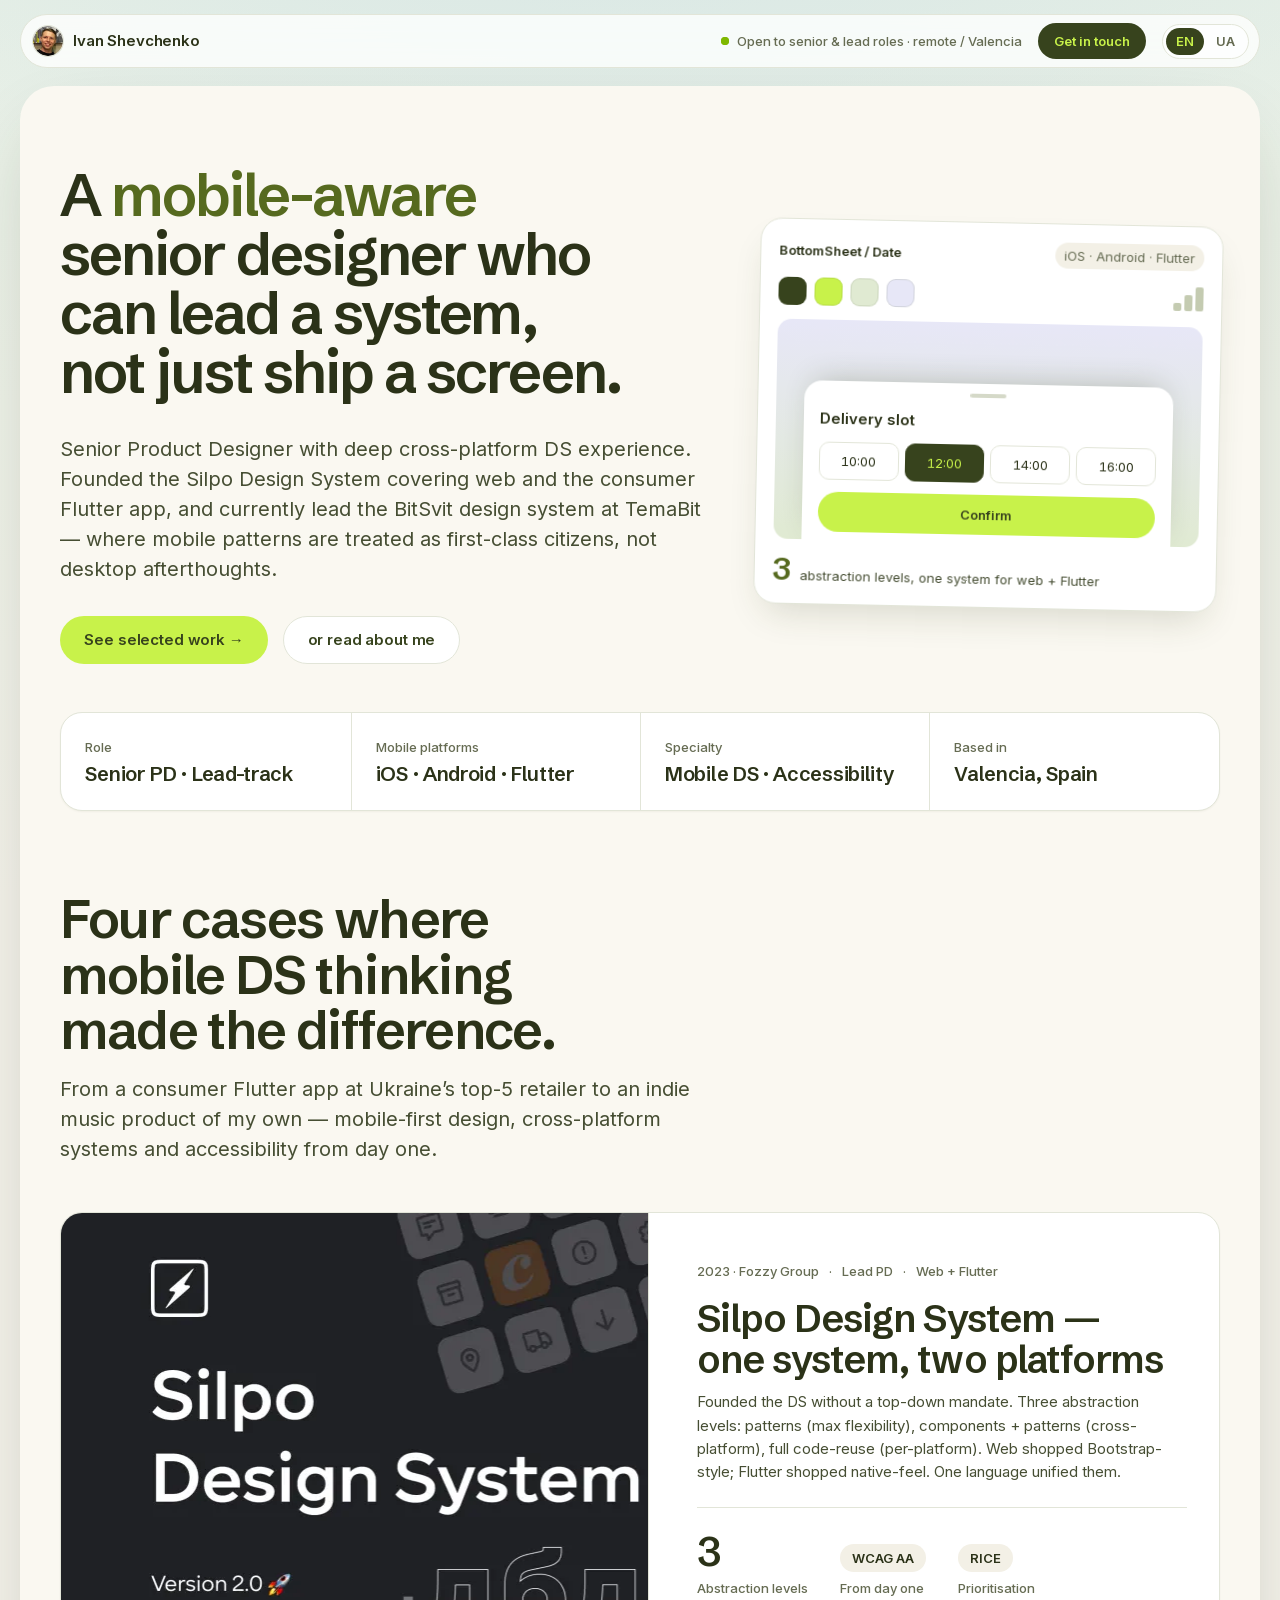
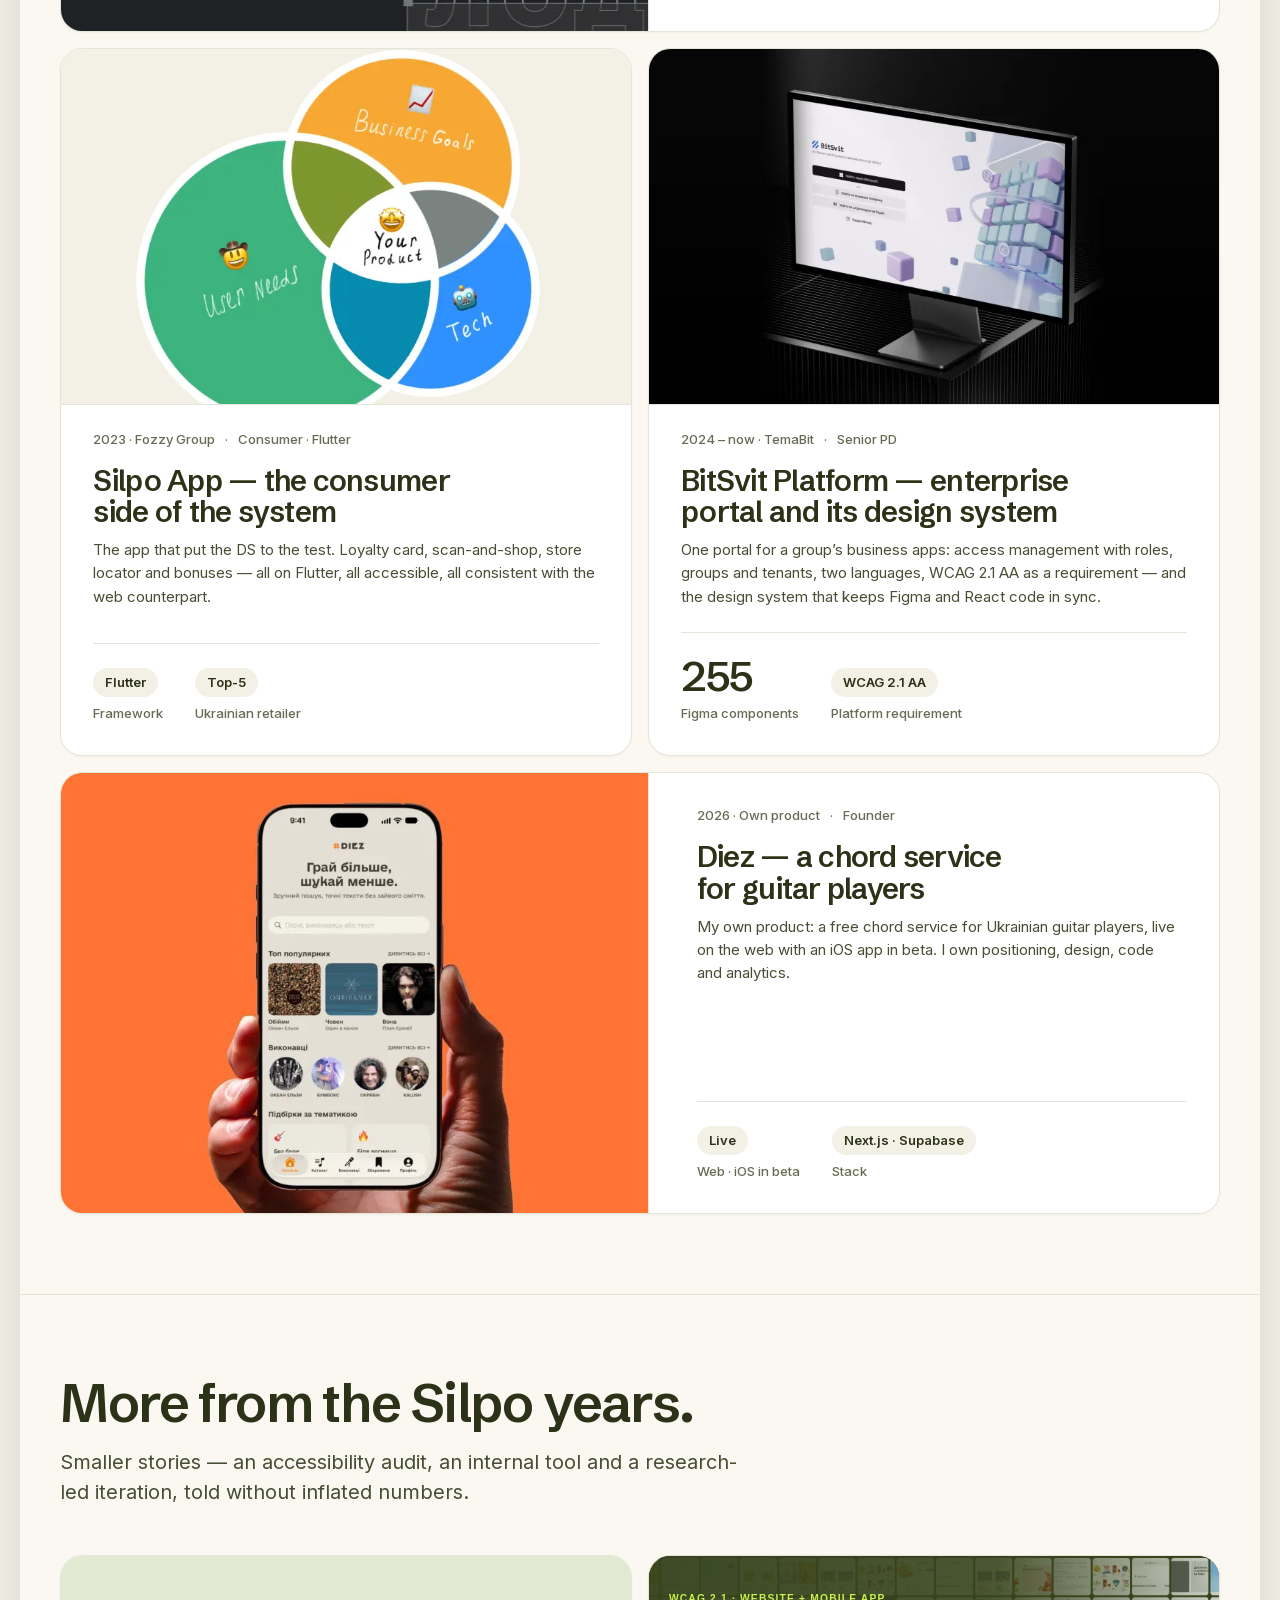
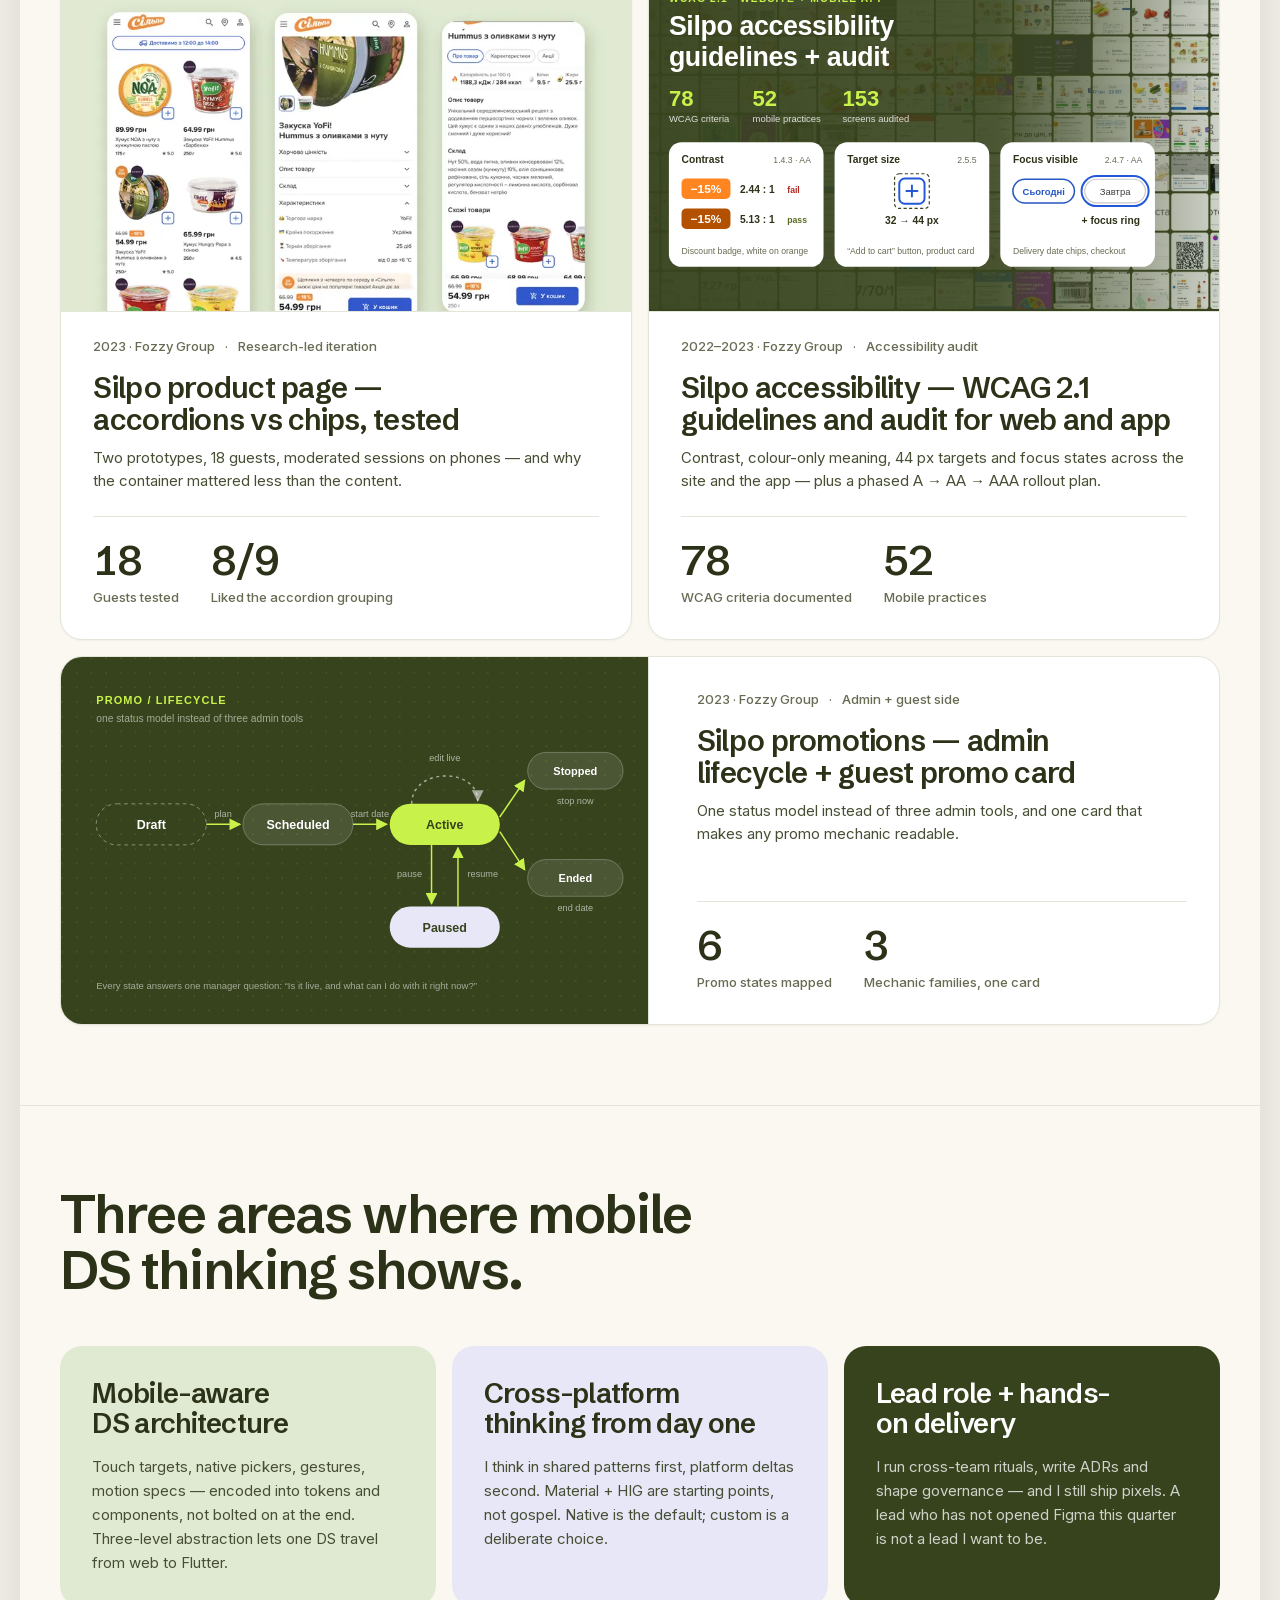
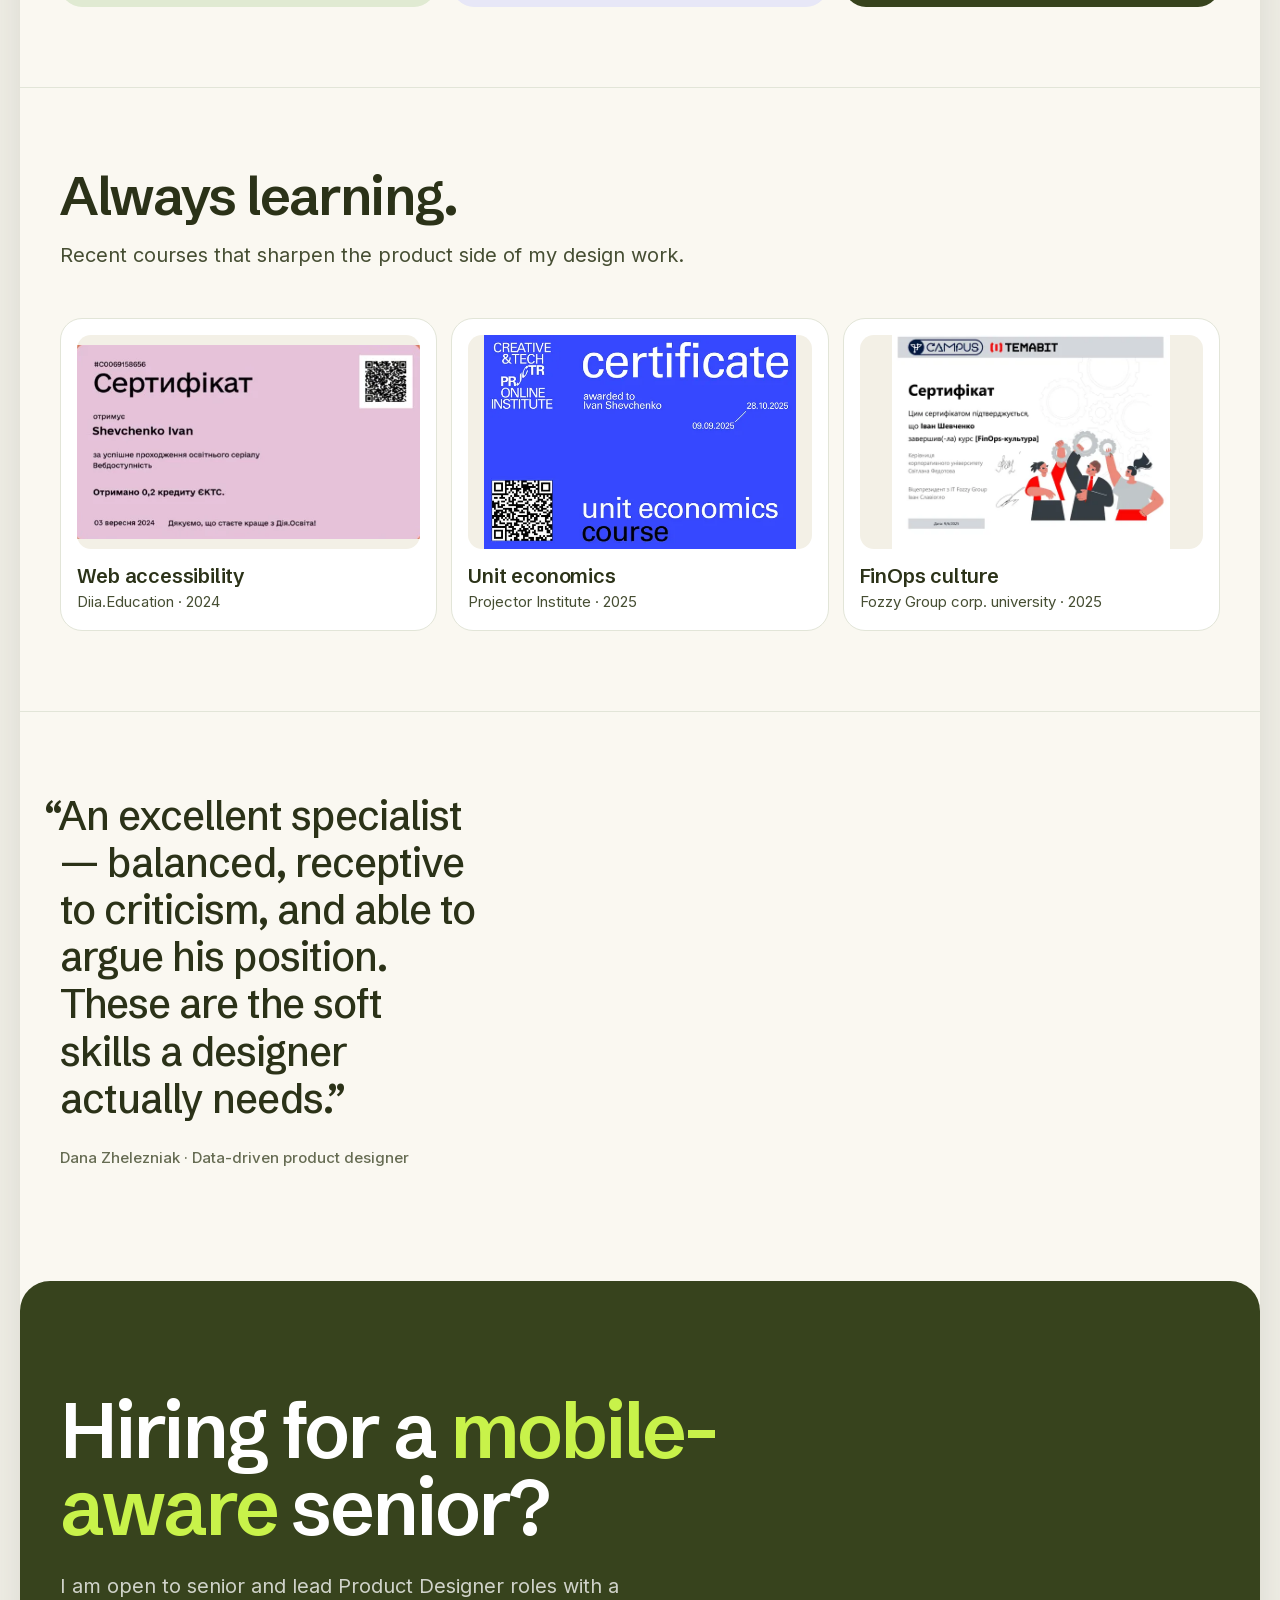
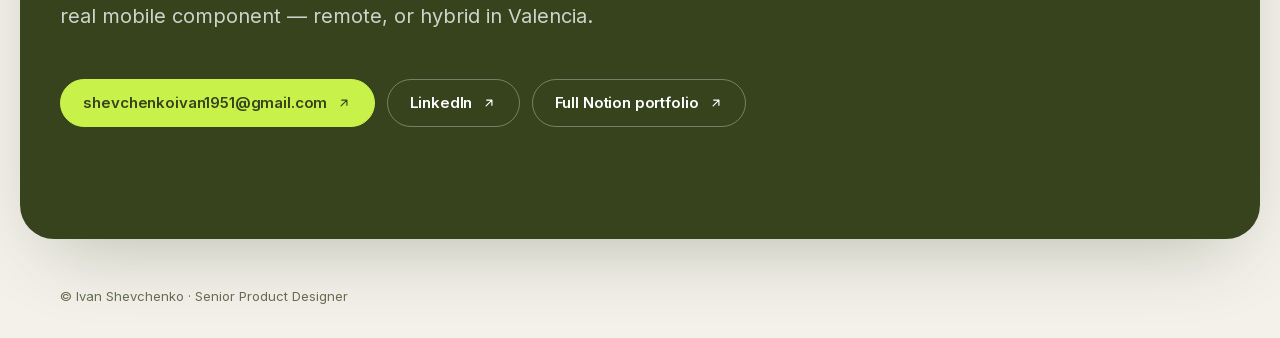
==== commit 2133497f: "Cases rewritten from a lead-designer view; facts corrected Co-Authored-By: Claude Fable 5.2 <noreply" ====
--- a/mobile/index.html
+++ b/mobile/index.html
@@ -126,29 +126,23 @@
 
           <a class="case" href="../cases/bos-design-system/">
             <div class="case__thumb case__thumb--art"><img src="../assets/cases/bos-design-system/cover.webp" srcset="../assets/cases/bos-design-system/cover-800.webp 800w, ../assets/cases/bos-design-system/cover.webp 1600w" sizes="(min-width: 1000px) 640px, 100vw" width="1600" height="1000" alt="" loading="lazy" decoding="async"></div>
-            <div class="case__meta"><span>2026 · TemaBit</span><span>Senior PD</span></div>
-            <h3 class="case__title" data-i18n="t.74c847d0">BitSvit DS — mobile patterns inside an enterprise system</h3>
-            <p class="case__sub" data-i18n="t.6cb1f8e6">
-              Designed mobile drawer, mobile navigation, mobile empty states and calendar bottom-sheets as first-class DS citizens —
-              not stretched desktop screens. Governance, lifecycle, weekly readiness tracker, Storybook source-of-truth.
-            </p>
-            <div class="case__metrics">
-              <div><span class="metric__value metric__value--text" data-i18n="t.918275a7">Mobile-first patterns</span><span class="metric__label" data-i18n="t.40a68b5d">Approach</span></div>
-              <div><span class="metric__value metric__value--text" data-i18n="t.7a59ed11">Storybook · ADR · Tokens</span><span class="metric__label" data-i18n="t.1145080a">Foundations</span></div>
+            <div class="case__meta"><span data-i18n="card.bitsvit.meta0">2024 – now · TemaBit</span><span data-i18n="card.bitsvit.meta1">Senior PD</span></div>
+            <h3 class="case__title" data-i18n="card.bitsvit.title">BitSvit Platform — enterprise portal and its design system</h3>
+            <p class="case__sub" data-i18n="card.bitsvit.sub">One portal for a group’s business apps: access management with roles, groups and tenants, two languages, WCAG 2.1 AA as a requirement — and the design system that keeps Figma and React code in sync.</p>
+            <div class="case__metrics">
+              <div><span class="metric__value">255</span><span class="metric__label" data-i18n="card.bitsvit.l0">Figma components</span></div>
+              <div><span class="metric__value metric__value--text" data-i18n="card.bitsvit.v1">WCAG 2.1 AA</span><span class="metric__label" data-i18n="card.bitsvit.l1">Platform requirement</span></div>
             </div>
           </a>
 
           <a class="case" href="../cases/diez/">
             <div class="case__thumb case__thumb--art"><img src="../assets/cases/diez/cover.webp" srcset="../assets/cases/diez/cover-800.webp 800w, ../assets/cases/diez/cover.webp 1600w" sizes="(min-width: 1000px) 640px, 100vw" width="1600" height="1200" alt="" loading="lazy" decoding="async" style="object-position: center top"></div>
-            <div class="case__meta"><span data-i18n="t.cd29d9fe">2026 · Personal MVP</span><span data-i18n="t.ad5b1a22">Founder</span></div>
-            <h3 class="case__title" data-i18n="t.53f28d13">Diez — chord-app for guitar players</h3>
-            <p class="case__sub" data-i18n="t.4436277d">
-              My own mobile-first product. Chord library, progression builder, monetisation modelling.
-              Practising what I preach: indie product thinking, full ownership, design ↔ engineering.
-            </p>
-            <div class="case__metrics">
-              <div><span class="metric__value metric__value--text">MVP · Q2 2026</span><span class="metric__label" data-i18n="t.64c6da24">Stage</span></div>
-              <div><span class="metric__value metric__value--text">Next.js · Mobile-first</span><span class="metric__label" data-i18n="t.2187e102">Stack</span></div>
+            <div class="case__meta"><span data-i18n="card.diez.meta0">2026 · Own product</span><span data-i18n="card.diez.meta1">Founder</span></div>
+            <h3 class="case__title" data-i18n="card.diez.title">Diez — a chord service for guitar players</h3>
+            <p class="case__sub" data-i18n="card.diez.sub">My own product: a free chord service for Ukrainian guitar players, live on the web with an iOS app in beta. I own positioning, design, code and analytics.</p>
+            <div class="case__metrics">
+              <div><span class="metric__value metric__value--text" data-i18n="card.diez.v0">Live</span><span class="metric__label" data-i18n="card.diez.l0">Web · iOS in beta</span></div>
+              <div><span class="metric__value metric__value--text" data-i18n="card.diez.v1">Next.js · Supabase</span><span class="metric__label" data-i18n="card.diez.l1">Stack</span></div>
             </div>
           </a>
         </div>
@@ -272,6 +266,6 @@
   </footer>
 
   <script src="../scripts/anim.js?v=e52e3bde" defer></script>
-  <script src="../scripts/i18n.js?v=de596786" defer></script>
+  <script src="../scripts/i18n.js?v=314b45e8" defer></script>
 </body>
 </html>
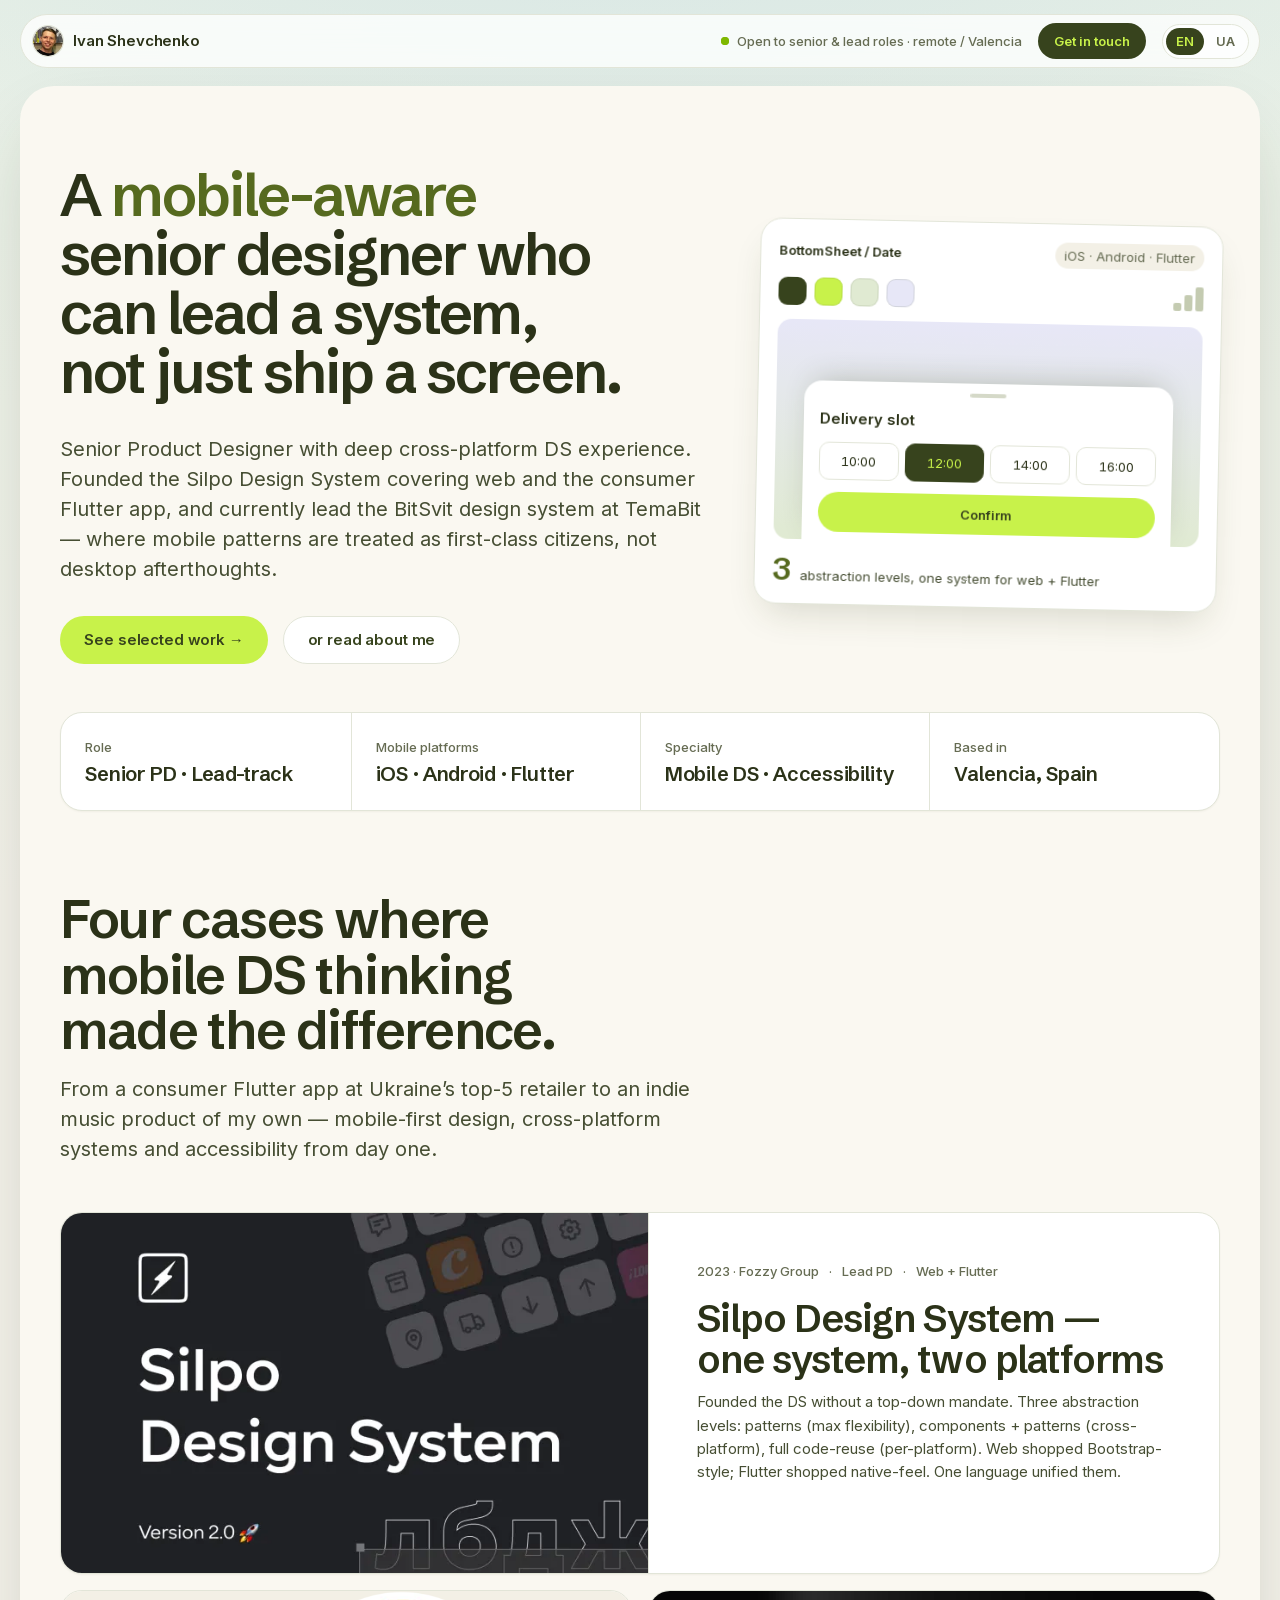
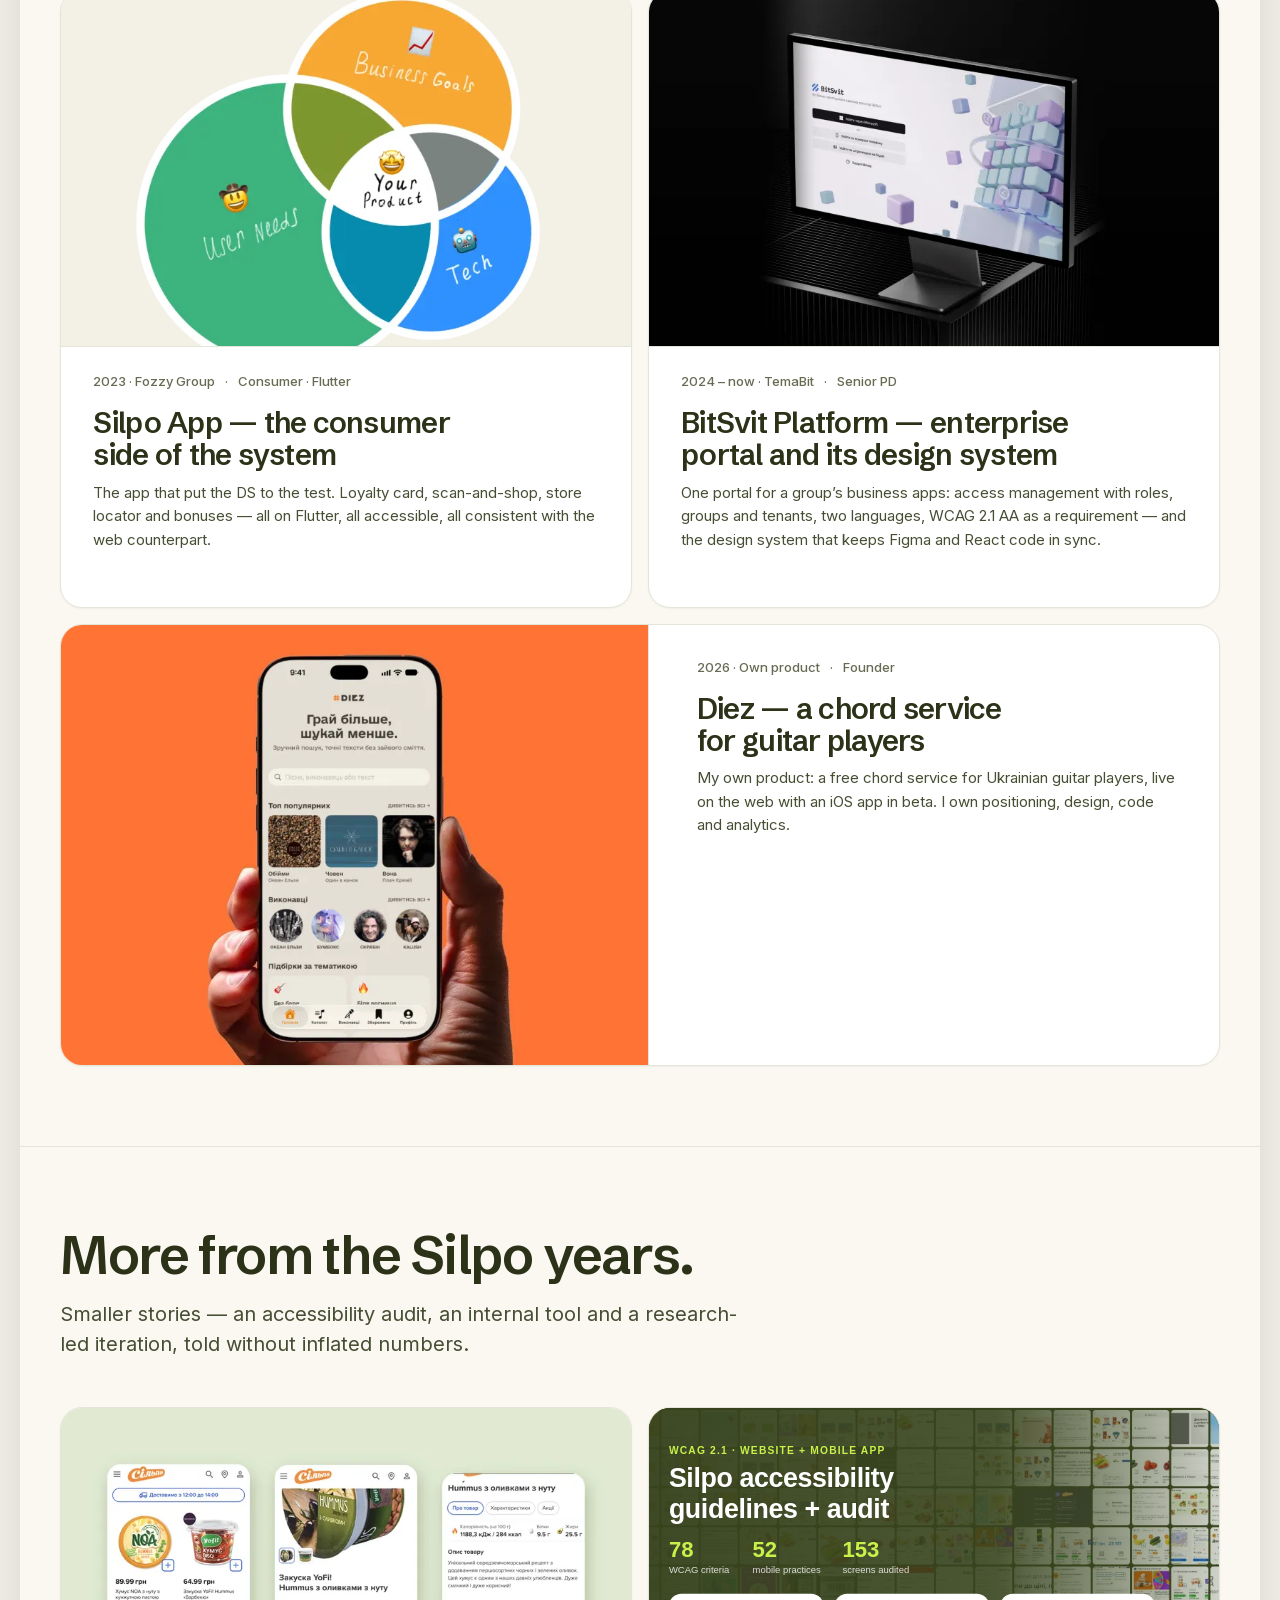
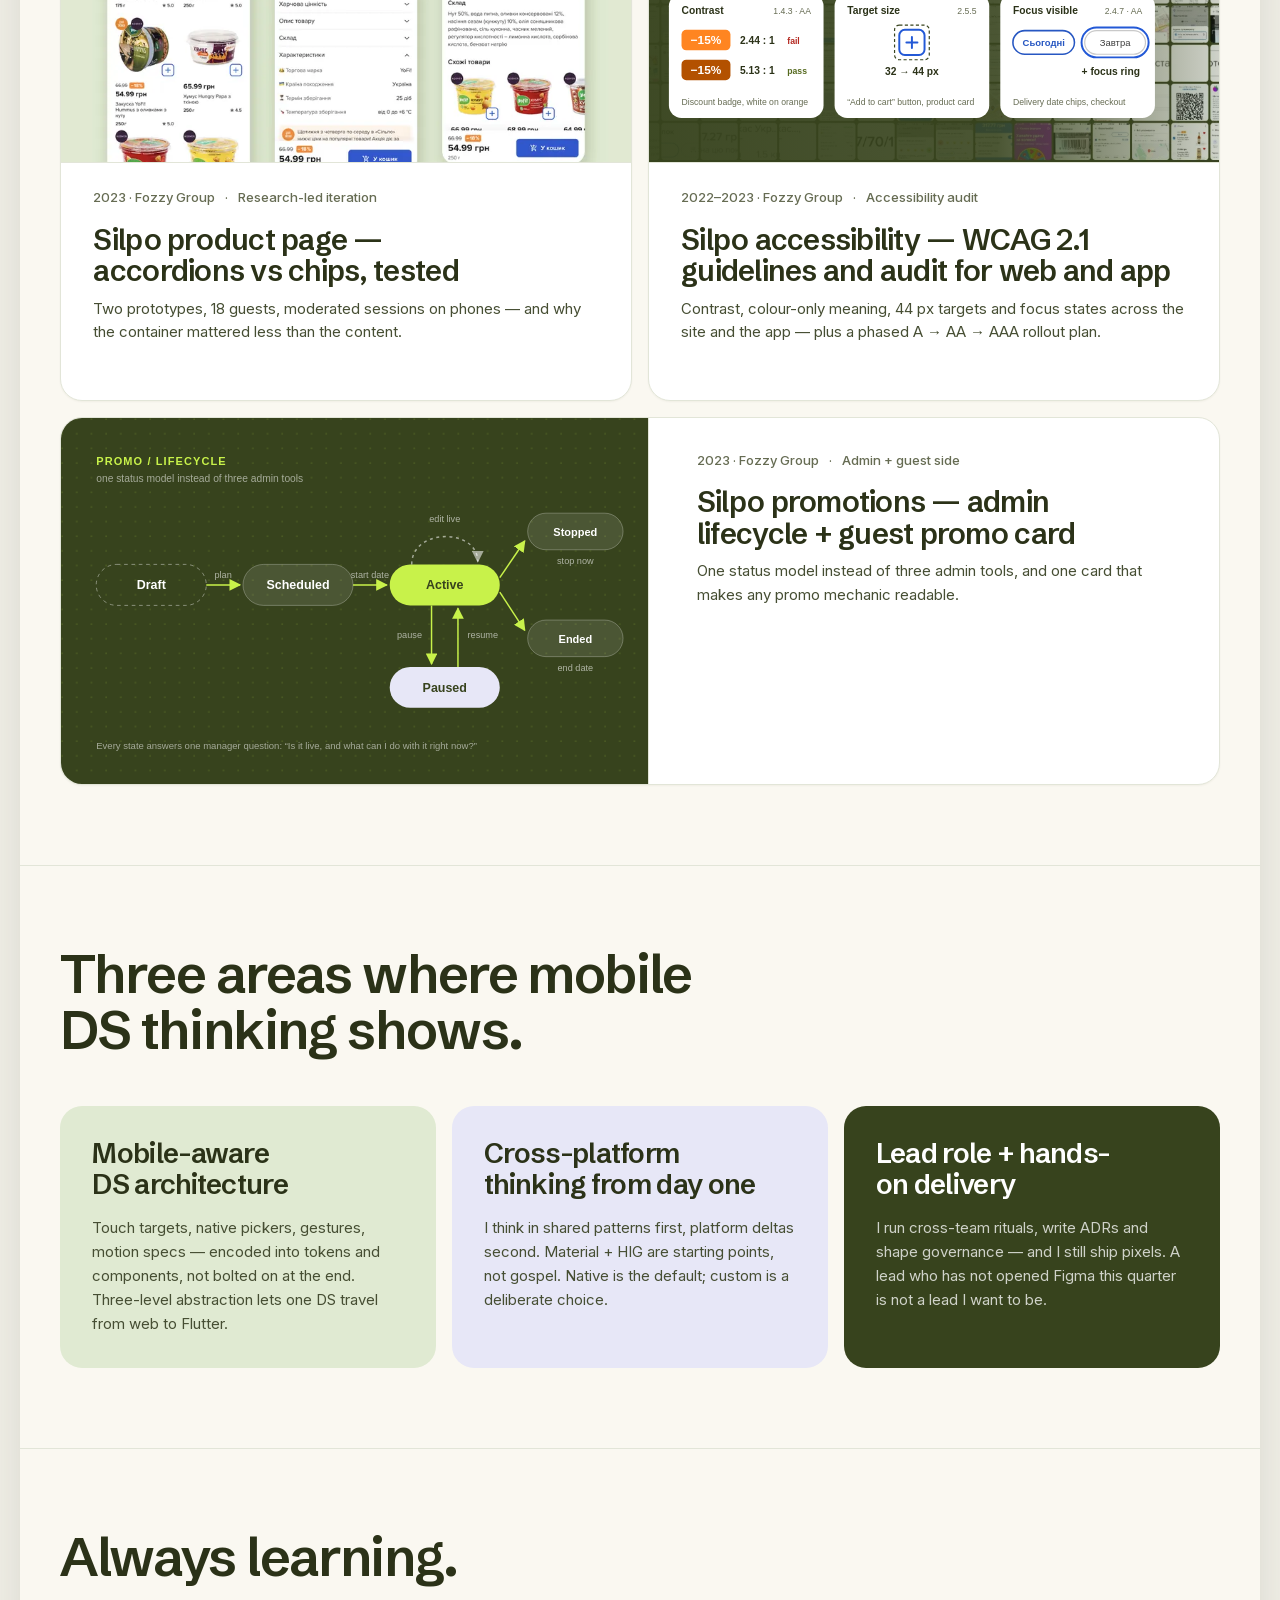
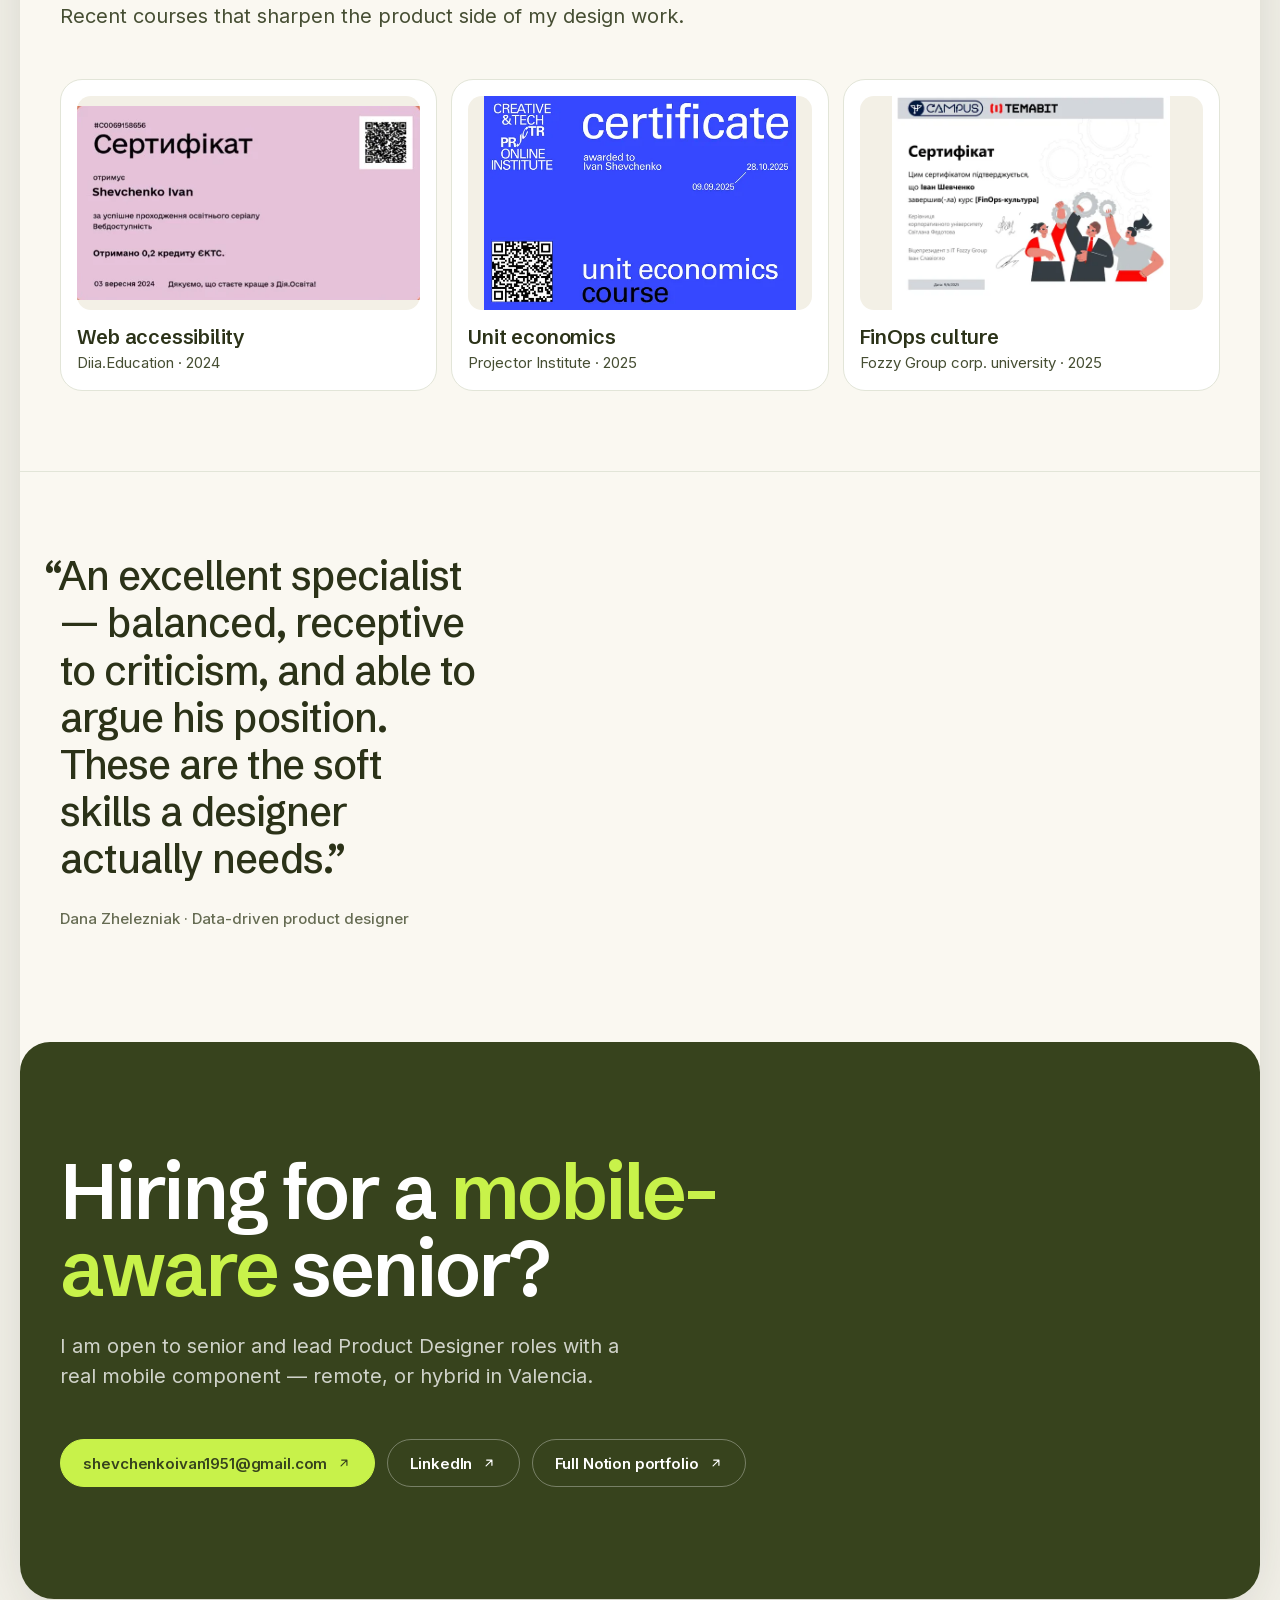
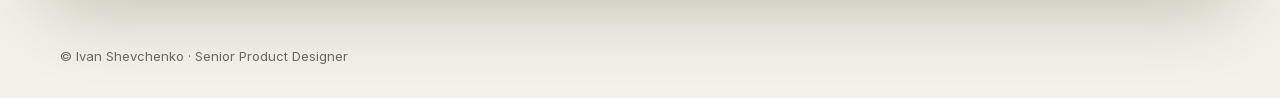
==== commit 50d7053f: "Cards without metric rows, "More case studies", Silpo DS images in EN and UA Co-Authored-By: Claude " ====
--- a/mobile/index.html
+++ b/mobile/index.html
@@ -7,7 +7,7 @@
   <title>Ivan Shevchenko — Senior Product Designer · Mobile &amp; Design Systems</title>
   <meta name="description" content="Senior Product Designer with mobile DS expertise. Cross-platform design systems for Web + Flutter at Ukraine's top-5 company." />
   <meta name="theme-color" content="#37431d" />
-  <link rel="icon" href="../assets/favicon.svg" type="image/svg+xml" />
+  <link rel="icon" href="../assets/favicon.svg?v=2" type="image/svg+xml" />
   <meta property="og:type" content="website" />
   <meta property="og:title" content="Ivan Shevchenko — Senior Product Designer · Mobile &amp; Design Systems" />
   <meta property="og:description" content="Senior Product Designer with mobile DS expertise. Cross-platform design systems for Web + Flutter at Ukraine&#x27;s top-5 company." />
@@ -15,7 +15,7 @@
   <meta name="twitter:card" content="summary_large_image" />
   <link rel="preload" href="../assets/fonts/schibsted-grotesk-latin.woff2" as="font" type="font/woff2" crossorigin>
   <link rel="preload" href="../assets/fonts/inter-latin.woff2" as="font" type="font/woff2" crossorigin>
-  <link rel="stylesheet" href="../styles/main.css?v=7467a3c8" />
+  <link rel="stylesheet" href="../styles/main.css?v=6994f060" />
   <script>document.documentElement.classList.add('js')</script>
   <script type="application/ld+json">{"@context":"https://schema.org","@type":"Person","name":"Ivan Shevchenko","jobTitle":"Senior Product Designer","address":{"@type":"PostalAddress","addressLocality":"Valencia","addressCountry":"ES"},"url":"https://shevchenko-ivan.github.io/hire/","sameAs":["https://www.linkedin.com/in/ivan--shevchenko/"]}</script>
 </head>
@@ -103,11 +103,6 @@
               components + patterns (cross-platform), full code-reuse (per-platform). Web shopped Bootstrap-style;
               Flutter shopped native-feel. One language unified them.
             </p>
-            <div class="case__metrics">
-              <div><span class="metric__value">3</span><span class="metric__label" data-i18n="t.09fceba8">Abstraction levels</span></div>
-              <div><span class="metric__value metric__value--text">WCAG AA</span><span class="metric__label" data-i18n="t.08bc3591">From day one</span></div>
-              <div><span class="metric__value metric__value--text">RICE</span><span class="metric__label" data-i18n="t.3eb38c39">Prioritisation</span></div>
-            </div>
           </a>
 
           <a class="case" href="../cases/silpo-app/">
@@ -118,10 +113,6 @@
               The app that put the DS to the test. Loyalty card, scan-and-shop, store locator and bonuses —
               all on Flutter, all accessible, all consistent with the web counterpart.
             </p>
-            <div class="case__metrics">
-              <div><span class="metric__value metric__value--text">Flutter</span><span class="metric__label" data-i18n="t.07782c22">Framework</span></div>
-              <div><span class="metric__value metric__value--text" data-i18n="t.794efed3">Top-5</span><span class="metric__label" data-i18n="t.396acece">Ukrainian retailer</span></div>
-            </div>
           </a>
 
           <a class="case" href="../cases/bos-design-system/">
@@ -129,10 +120,6 @@
             <div class="case__meta"><span data-i18n="card.bitsvit.meta0">2024 – now · TemaBit</span><span data-i18n="card.bitsvit.meta1">Senior PD</span></div>
             <h3 class="case__title" data-i18n="card.bitsvit.title">BitSvit Platform — enterprise portal and its design system</h3>
             <p class="case__sub" data-i18n="card.bitsvit.sub">One portal for a group’s business apps: access management with roles, groups and tenants, two languages, WCAG 2.1 AA as a requirement — and the design system that keeps Figma and React code in sync.</p>
-            <div class="case__metrics">
-              <div><span class="metric__value">255</span><span class="metric__label" data-i18n="card.bitsvit.l0">Figma components</span></div>
-              <div><span class="metric__value metric__value--text" data-i18n="card.bitsvit.v1">WCAG 2.1 AA</span><span class="metric__label" data-i18n="card.bitsvit.l1">Platform requirement</span></div>
-            </div>
           </a>
 
           <a class="case" href="../cases/diez/">
@@ -140,10 +127,6 @@
             <div class="case__meta"><span data-i18n="card.diez.meta0">2026 · Own product</span><span data-i18n="card.diez.meta1">Founder</span></div>
             <h3 class="case__title" data-i18n="card.diez.title">Diez — a chord service for guitar players</h3>
             <p class="case__sub" data-i18n="card.diez.sub">My own product: a free chord service for Ukrainian guitar players, live on the web with an iOS app in beta. I own positioning, design, code and analytics.</p>
-            <div class="case__metrics">
-              <div><span class="metric__value metric__value--text" data-i18n="card.diez.v0">Live</span><span class="metric__label" data-i18n="card.diez.l0">Web · iOS in beta</span></div>
-              <div><span class="metric__value metric__value--text" data-i18n="card.diez.v1">Next.js · Supabase</span><span class="metric__label" data-i18n="card.diez.l1">Stack</span></div>
-            </div>
           </a>
         </div>
       </div>
@@ -161,30 +144,18 @@
             <div class="case__meta"><span>2023 · Fozzy Group</span><span data-i18n="case.pp.meta.kind">Research-led iteration</span></div>
             <h3 class="case__title" data-i18n="case.pp.cardTitle">Silpo product page — accordions vs chips, tested</h3>
             <p class="case__sub" data-i18n="case.pp.cardSub">Two prototypes, 18 guests, moderated sessions on phones — and why the container mattered less than the content.</p>
-            <div class="case__metrics">
-              <div><span class="metric__value">18</span><span class="metric__label" data-i18n="case.pp.find.m1">Guests tested</span></div>
-              <div><span class="metric__value">8/9</span><span class="metric__label" data-i18n="case.pp.find.m2">Liked the accordion grouping</span></div>
-            </div>
           </a>
           <a class="case" href="../cases/silpo-accessibility/">
             <div class="case__thumb case__thumb--art"><img src="../assets/cases/silpo-accessibility/cover.svg" alt="" width="800" height="500" loading="lazy" decoding="async"></div>
             <div class="case__meta"><span>2022–2023 · Fozzy Group</span><span data-i18n="case.a11y.kicker">Accessibility audit</span></div>
             <h3 class="case__title" data-i18n="case.a11y.cardTitle">Silpo accessibility — WCAG 2.1 guidelines and audit for web and app</h3>
             <p class="case__sub" data-i18n="case.a11y.cardSub">Contrast, colour-only meaning, 44 px targets and focus states across the site and the app — plus a phased A → AA → AAA rollout plan.</p>
-            <div class="case__metrics">
-              <div><span class="metric__value">78</span><span class="metric__label" data-i18n="case.a11y.m1">WCAG criteria documented</span></div>
-              <div><span class="metric__value">52</span><span class="metric__label" data-i18n="case.a11y.m2">Mobile practices</span></div>
-            </div>
           </a>
           <a class="case" href="../cases/silpo-promo/">
             <div class="case__thumb case__thumb--art"><img src="../assets/cases/silpo-promo/lifecycle.svg" alt="" width="800" height="500" loading="lazy" decoding="async"></div>
             <div class="case__meta"><span>2023 · Fozzy Group</span><span data-i18n="case.promo.kicker">Admin + guest side</span></div>
             <h3 class="case__title" data-i18n="case.promo.cardTitle">Silpo promotions — admin lifecycle + guest promo card</h3>
             <p class="case__sub" data-i18n="case.promo.cardSub">One status model instead of three admin tools, and one card that makes any promo mechanic readable.</p>
-            <div class="case__metrics">
-              <div><span class="metric__value">6</span><span class="metric__label" data-i18n="case.promo.m1">Promo states mapped</span></div>
-              <div><span class="metric__value">3</span><span class="metric__label" data-i18n="case.promo.m2">Mechanic families, one card</span></div>
-            </div>
           </a>
         </div>
       </div>
@@ -266,6 +237,6 @@
   </footer>
 
   <script src="../scripts/anim.js?v=e52e3bde" defer></script>
-  <script src="../scripts/i18n.js?v=314b45e8" defer></script>
+  <script src="../scripts/i18n.js?v=383647df" defer></script>
 </body>
 </html>
--- a/styles/main.css
+++ b/styles/main.css
@@ -739,7 +739,7 @@
 @media (min-width: 760px) {
   .cases { grid-template-columns: repeat(2, 1fr); }
   /* an odd card out spans the row instead of leaving a hole */
-  .cases:not(.cases--featured) > .case:last-child:nth-child(odd) { grid-column: 1 / -1; }
+  .cases:not(.cases--featured):not(.cases--plain) > .case:last-child:nth-child(odd) { grid-column: 1 / -1; }
 }
 
 @media (min-width: 1000px) {
@@ -749,7 +749,7 @@
   /* full-row cards go horizontal: picture left, story right */
   .cases--featured > .case:first-child,
   .cases--featured > .case:last-child:nth-child(even),
-  .cases:not(.cases--featured) > .case:last-child:nth-child(odd) {
+  .cases:not(.cases--featured):not(.cases--plain) > .case:last-child:nth-child(odd) {
     display: grid;
     grid-template-columns: minmax(0, 1.2fr) minmax(0, 1fr);
     grid-template-rows: auto auto auto 1fr;
@@ -758,7 +758,7 @@
   }
   .cases--featured > .case:first-child .case__thumb,
   .cases--featured > .case:last-child:nth-child(even) .case__thumb,
-  .cases:not(.cases--featured) > .case:last-child:nth-child(odd) .case__thumb {
+  .cases:not(.cases--featured):not(.cases--plain) > .case:last-child:nth-child(odd) .case__thumb {
     grid-column: 1;
     grid-row: 1 / -1;
     margin: calc(-1 * var(--space-4)) 0;
@@ -769,7 +769,7 @@
   }
   .cases--featured > .case:first-child > :not(.case__thumb),
   .cases--featured > .case:last-child:nth-child(even) > :not(.case__thumb),
-  .cases:not(.cases--featured) > .case:last-child:nth-child(odd) > :not(.case__thumb) { grid-column: 2; }
+  .cases:not(.cases--featured):not(.cases--plain) > .case:last-child:nth-child(odd) > :not(.case__thumb) { grid-column: 2; }
   .cases--featured > .case:first-child .case__meta { padding-top: var(--space-2); }
   .cases--featured > .case:first-child .case__title { font-size: clamp(2rem, 3vw, 2.625rem); }
 }
@@ -1129,7 +1129,7 @@
 .related__title { font-family: var(--font-display); font-size: var(--fs-md); font-weight: 600; letter-spacing: -0.015em; line-height: 1.2; }
 
 .case-image { margin: var(--space-4) 0 0; }
-.case-image img { width: 100%; border: 1px solid var(--border); border-radius: var(--radius-sm); }
+.case-image img, .case-image video { width: 100%; height: auto; display: block; border: 1px solid var(--border); border-radius: var(--radius-sm); }
 .case-image__caption { margin-top: 12px; font-size: var(--fs-xs); line-height: 1.5; color: var(--text-muted); }
 
 /* -- Responsive -------------------------------- */
@@ -1276,5 +1276,9 @@
 
 /* Upwork badge: never squeezed by the facts row; keep "4 reviews" on one line */
 .fact--cert .cert { flex-shrink: 0; }
+@media (max-width: 760px) {
+  .fact--cert { flex-direction: column; align-items: flex-start; justify-content: flex-start; }
+  .fact--cert .cert img { width: 64px; }
+}
 .cert img { width: 84px; }
 .nowrap { white-space: nowrap; }
